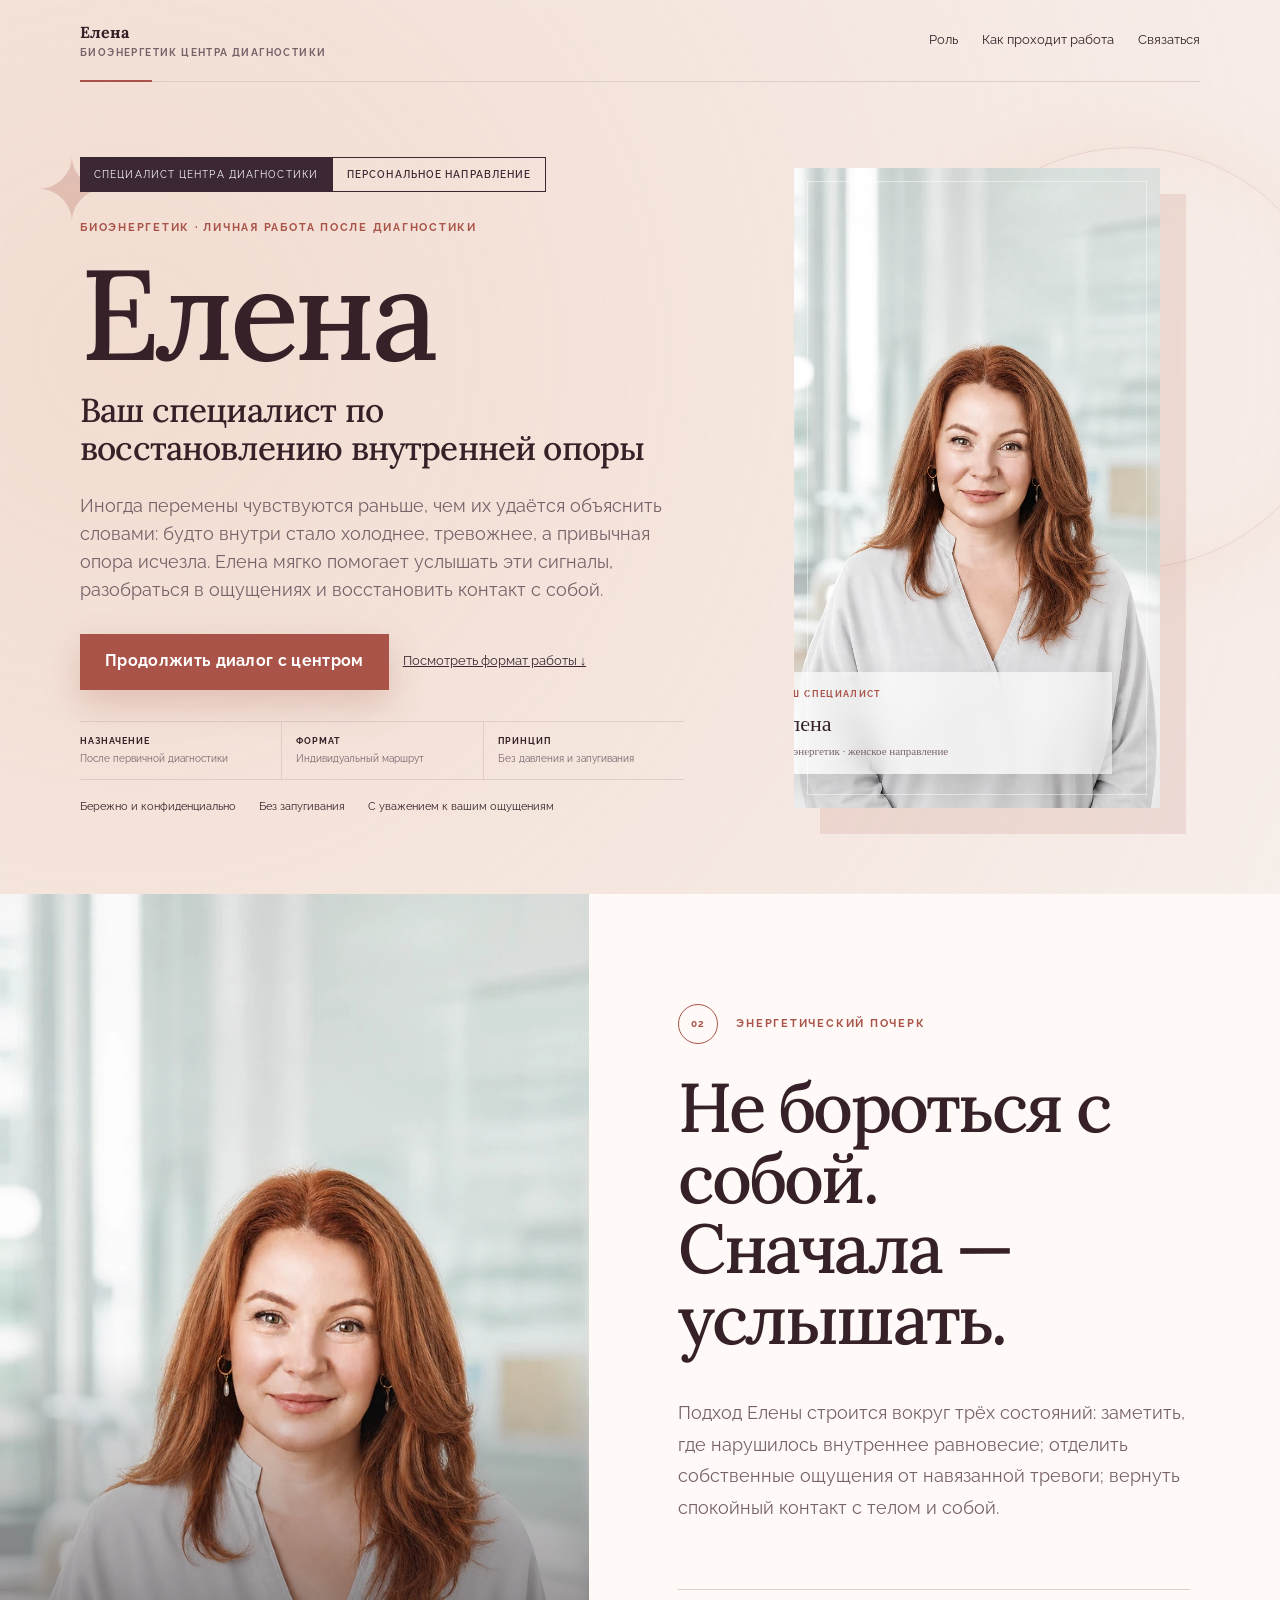
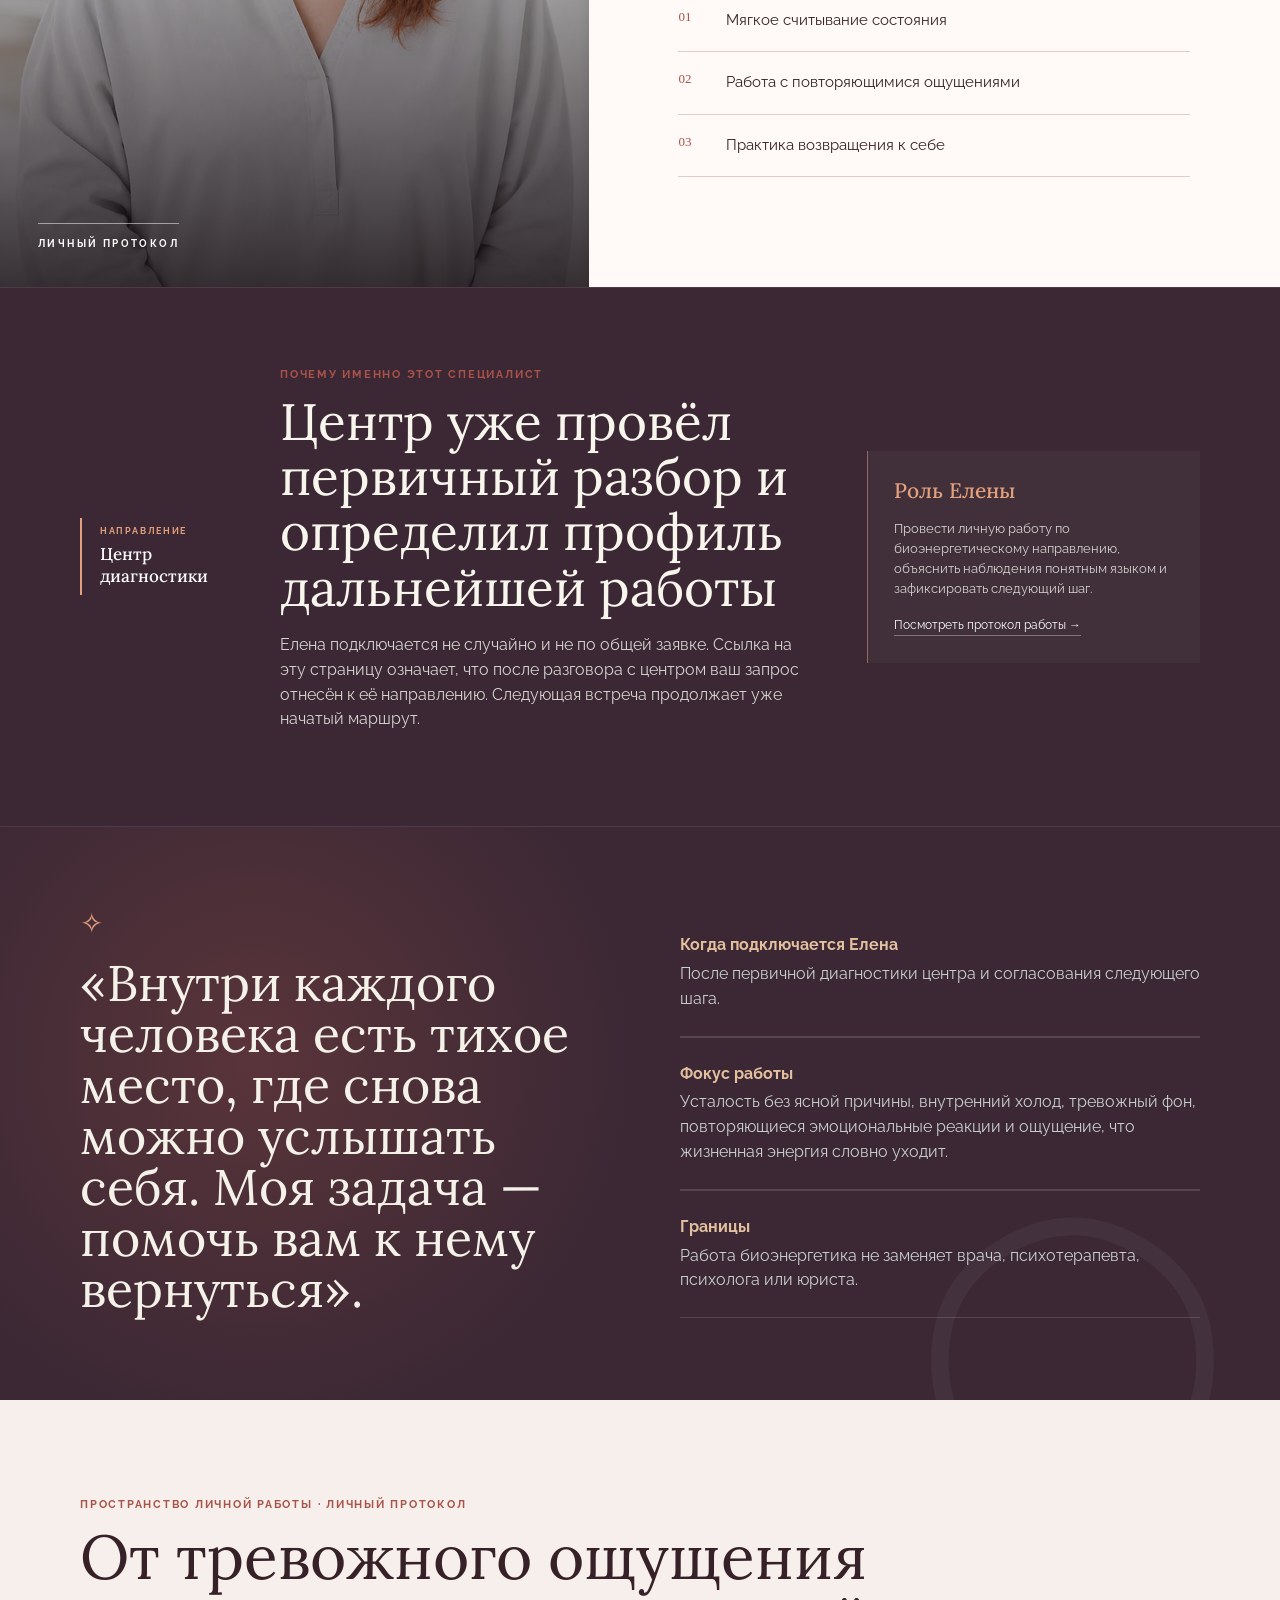
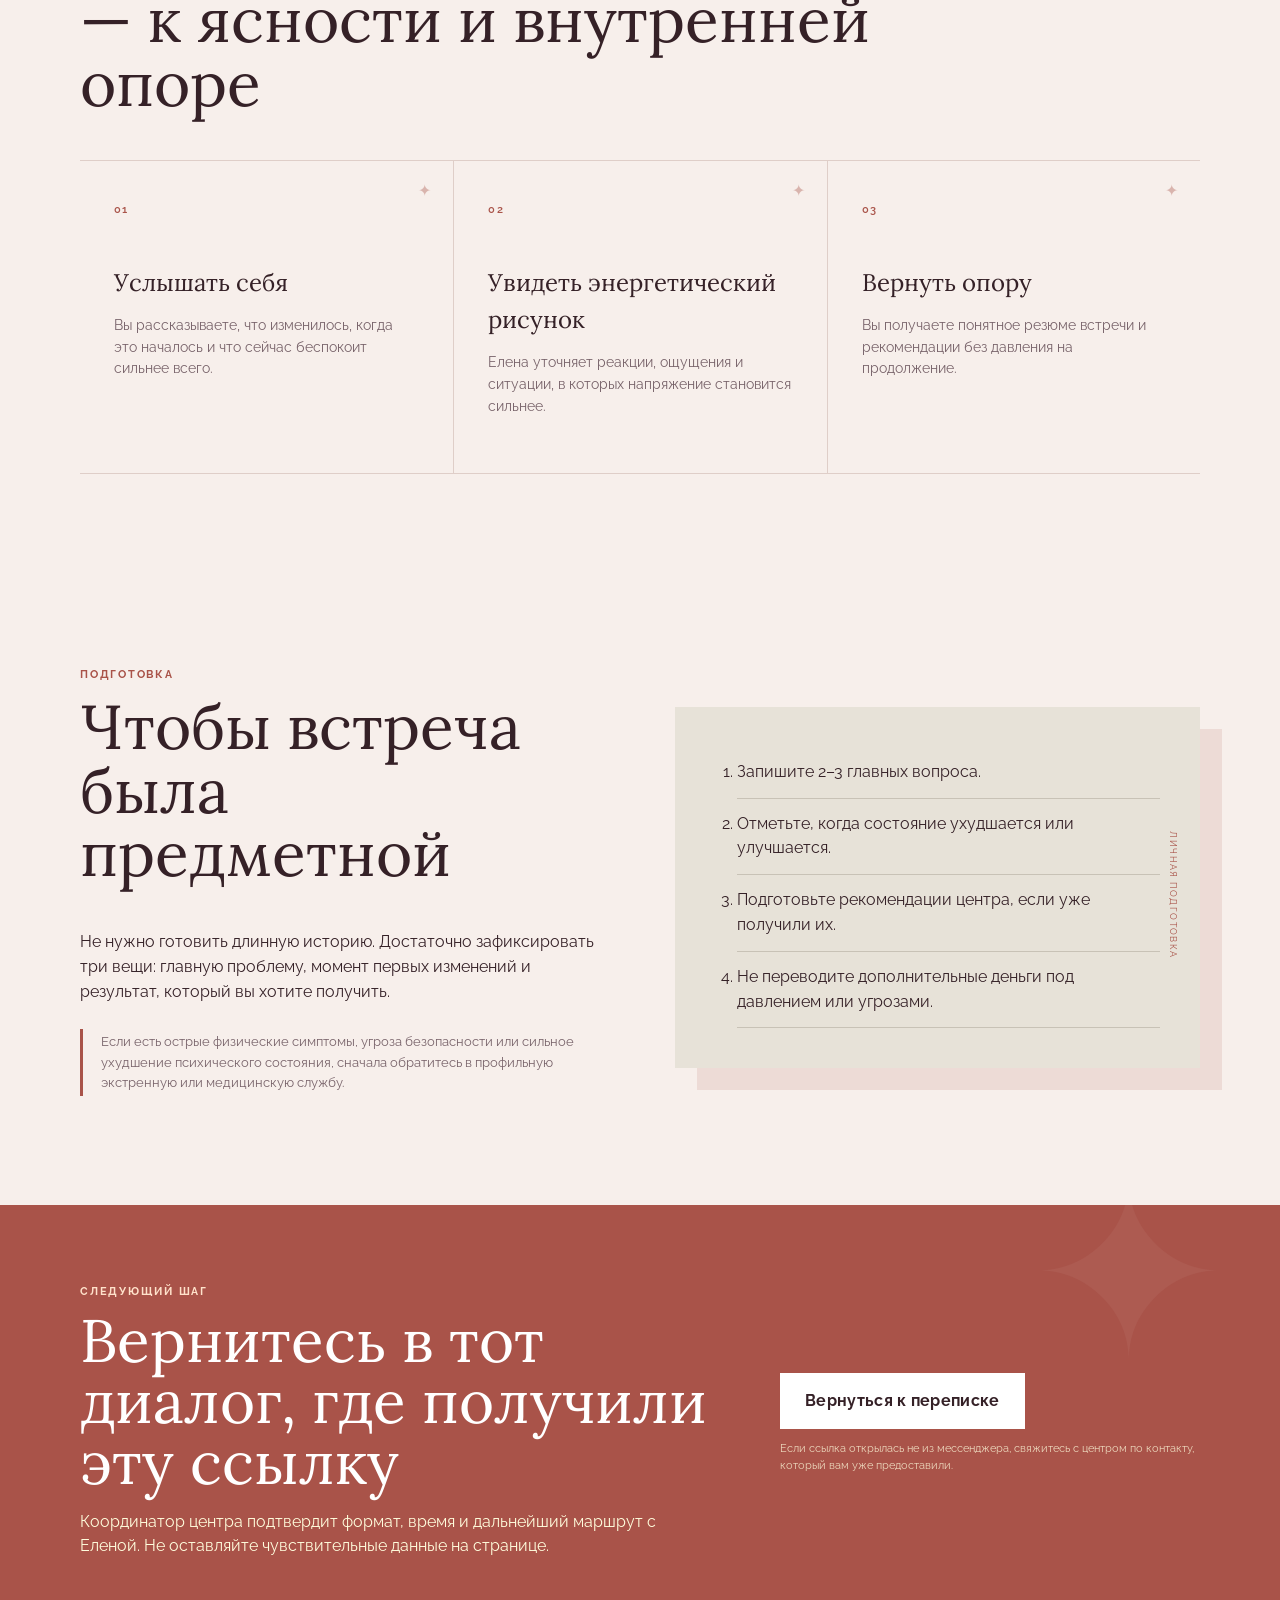
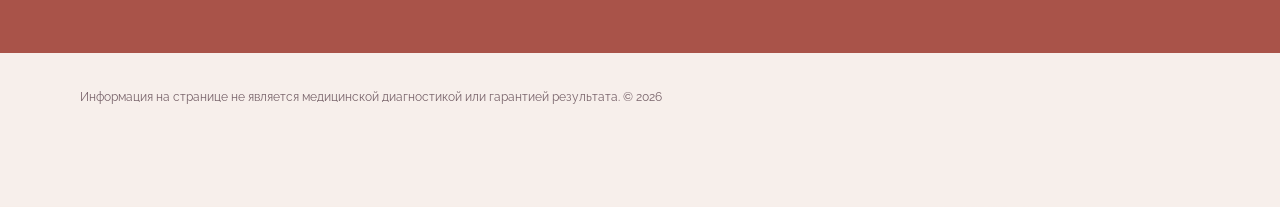
==== elena/index.html @ 8b6d589d "Publish Elena and Victor specialist pages" ====
<!doctype html>
<html lang="ru">
<head>
<meta charset="utf-8">
<meta name="viewport" content="width=device-width,initial-scale=1">
<meta name="description" content="Елена — биоэнергетик центра диагностики. Личная страница специалиста: роль, формат работы и подготовка к встрече.">
<title>Елена — биоэнергетик центра диагностики</title>
<link rel="stylesheet" href="assets/styles.css"><link rel="stylesheet" href="assets/sensual.css"><link rel="stylesheet" href="assets/premium.css"><link rel="stylesheet" href="assets/authority.css"><link rel="stylesheet" href="assets/identity.css"><link rel="stylesheet" href="assets/rescue.css">
</head>
<body class="elena">
<header class="wrap top">
<a class="brand" href="#top">Елена<small>Биоэнергетик центра диагностики</small>
</a>
<nav>
<a href="#role">Роль</a>
<a href="#process">Как проходит работа</a>
<a href="#contact">Связаться</a>
</nav>
</header>
<main id="top">
<section class="wrap hero">
<div class="hero-copy">
<div class="expert-status"><span>Специалист центра диагностики</span><b>Персональное направление</b></div>
<div class="eyebrow">Биоэнергетик · личная работа после диагностики</div>
<h1><em>Елена</em><small>Ваш специалист по восстановлению внутренней опоры</small></h1>
<p class="lead">Иногда перемены чувствуются раньше, чем их удаётся объяснить словами: будто внутри стало холоднее, тревожнее, а привычная опора исчезла. Елена мягко помогает услышать эти сигналы, разобраться в ощущениях и восстановить контакт с собой.</p>
<div class="actions">
<a class="button" data-dialog href="#contact">Продолжить диалог с центром</a>
<a class="text-link" href="#process">Посмотреть формат работы ↓</a>
</div>
<div class="authority-rail"><span><b>Назначение</b> После первичной диагностики</span><span><b>Формат</b> Индивидуальный маршрут</span><span><b>Принцип</b> Без давления и запугивания</span></div><div class="trust">
<span>Бережно и конфиденциально</span>
<span>Без запугивания</span>
<span>С уважением к вашим ощущениям</span>
</div>
</div>
<figure class="portrait">
<img src="assets/elena.webp" alt="Елена, биоэнергетик" width="768" height="1152">
<figcaption>Елена<small>Биоэнергетик · женское направление</small>
</figcaption>
</figure>
</section>
<section class="energy-signature" aria-label="Подход Елены"><div class="wrap signature-grid"><div class="signature-orbit" aria-hidden="true"><span class="orbit orbit-one"></span><span class="orbit orbit-two"></span><span class="orbit-core">Е</span><i>чуткость</i><i>ясность</i><i>опора</i></div><div class="signature-copy"><div class="eyebrow">Энергетический почерк</div><h2>Не бороться с собой.<br>Сначала — услышать.</h2><p>Подход Елены строится вокруг трёх состояний: заметить, где нарушилось внутреннее равновесие; отделить собственные ощущения от навязанной тревоги; вернуть спокойный контакт с телом и собой.</p><div class="signature-notes"><span><b>01</b> Мягкое считывание состояния</span><span><b>02</b> Работа с повторяющимися ощущениями</span><span><b>03</b> Практика возвращения к себе</span></div></div></div></section>
<section class="authority-intro"><div class="wrap authority-intro-grid"><div class="authority-seal" aria-hidden="true"><span>ЦД</span><small>центр<br>диагностики</small></div><div><div class="eyebrow">Почему именно этот специалист</div><h2>Центр уже провёл первичный разбор и определил профиль дальнейшей работы</h2><p>Елена подключается не случайно и не по общей заявке. Ссылка на эту страницу означает, что после разговора с центром ваш запрос отнесён к её направлению. Следующая встреча продолжает уже начатый маршрут.</p></div><aside><b>Роль Елены</b><p>Провести личную работу по биоэнергетическому направлению, объяснить наблюдения понятным языком и зафиксировать следующий шаг.</p><a href="#process">Посмотреть протокол работы →</a></aside></div></section>
<section class="band" id="role">
<div class="wrap band-grid">
<p class="quote">«Внутри каждого человека есть тихое место, где снова можно услышать себя. Моя задача — помочь вам к нему вернуться».</p>
<div class="plain-list">
<div>
<b>Когда подключается Елена</b>
<span>После первичной диагностики центра и согласования следующего шага.</span>
</div>
<div>
<b>Фокус работы</b>
<span>Усталость без ясной причины, внутренний холод, тревожный фон, повторяющиеся эмоциональные реакции и ощущение, что жизненная энергия словно уходит.</span>
</div>
<div>
<b>Границы</b>
<span>Работа биоэнергетика не заменяет врача, психотерапевта, психолога или юриста.</span>
</div>
</div>
</div>
</section>
<section class="section" id="process">
<div class="wrap">
<div class="eyebrow">Пространство личной работы</div>
<h2>От тревожного ощущения — к ясности и внутренней опоре</h2>
<div class="cards">
<article class="card">
<b>Услышать себя</b>
<p>Вы рассказываете, что изменилось, когда это началось и что сейчас беспокоит сильнее всего.</p>
</article>
<article class="card">
<b>Увидеть энергетический рисунок</b>
<p>Елена уточняет реакции, ощущения и ситуации, в которых напряжение становится сильнее.</p>
</article>
<article class="card">
<b>Вернуть опору</b>
<p>Вы получаете понятное резюме встречи и рекомендации без давления на продолжение.</p>
</article>
</div>
</div>
</section>
<section class="section">
<div class="wrap route">
<div>
<div class="eyebrow">Подготовка</div>
<h2>Чтобы встреча была предметной</h2>
<p>Не нужно готовить длинную историю. Достаточно зафиксировать три вещи: главную проблему, момент первых изменений и результат, который вы хотите получить.</p>
<p class="notice">Если есть острые физические симптомы, угроза безопасности или сильное ухудшение психического состояния, сначала обратитесь в профильную экстренную или медицинскую службу.</p>
</div>
<div class="route-panel">
<ol>
<li>Запишите 2–3 главных вопроса.</li>
<li>Отметьте, когда состояние ухудшается или улучшается.</li>
<li>Подготовьте рекомендации центра, если уже получили их.</li>
<li>Не переводите дополнительные деньги под давлением или угрозами.</li>
</ol>
</div>
</div>
</section>
<section class="contact" id="contact">
<div class="wrap contact-grid">
<div>
<div class="eyebrow" style="color:#ffe2cb">Следующий шаг</div>
<h2>Вернитесь в тот диалог, где получили эту ссылку</h2>
<p>Координатор центра подтвердит формат, время и дальнейший маршрут с Еленой. Не оставляйте чувствительные данные на странице.</p>
</div>
<div>
<a class="button" href="javascript:history.back()">Вернуться к переписке</a>
<p class="fine">Если ссылка открылась не из мессенджера, свяжитесь с центром по контакту, который вам уже предоставили.</p>
</div>
</div>
</section>
</main>
<footer class="wrap footer">Информация на странице не является медицинской диагностикой или гарантией результата. © 2026</footer>
<div class="sticky">
<a class="button" data-dialog href="#contact">Продолжить диалог</a>
</div>
<script src="assets/script.js"></script><script src="assets/premium.js"></script>
</body>
</html>
---- elena/assets/styles.css ----
:root{--bg:#f5f2ec;--ink:#17201d;--muted:#65706c;--paper:#fff;--accent:#a85f3c;--deep:#263832;--line:#d8d5cd;--glow:#d9a478}*{box-sizing:border-box}html{scroll-behavior:smooth}body{margin:0;background:var(--bg);color:var(--ink);font-family:"Segoe UI",Arial,sans-serif;line-height:1.55}a{color:inherit}.wrap{width:min(1120px,calc(100% - 40px));margin:auto}.top{height:72px;display:flex;align-items:center;justify-content:space-between;border-bottom:1px solid var(--line)}.brand{font-weight:700;text-decoration:none}.brand small{display:block;font-size:10px;letter-spacing:.14em;text-transform:uppercase;color:var(--muted)}nav{display:flex;gap:24px;font-size:13px}nav a{text-decoration:none}.hero{min-height:700px;display:grid;grid-template-columns:1.06fr .94fr;align-items:center;gap:70px;padding:70px 0}.eyebrow{font-size:11px;letter-spacing:.16em;text-transform:uppercase;color:var(--accent);font-weight:700}.hero h1,h2,.quote{font-family:Georgia,"Times New Roman",serif;font-weight:400;line-height:1.02}.hero h1{font-size:clamp(48px,6.4vw,82px);margin:18px 0 24px}.hero .lead{font-size:18px;color:var(--muted);max-width:650px}.actions{display:flex;gap:14px;align-items:center;flex-wrap:wrap;margin-top:30px}.button{display:inline-flex;min-height:56px;padding:0 24px;align-items:center;justify-content:center;background:var(--accent);color:#fff;text-decoration:none;font-weight:700;border:1px solid var(--accent)}.text-link{font-size:13px;color:var(--deep)}.trust{display:flex;gap:9px;flex-wrap:wrap;margin-top:25px}.trust span{border:1px solid var(--line);background:#ffffff88;padding:8px 11px;font-size:11px}.portrait{position:relative;min-height:570px;background:var(--deep);overflow:hidden;border-radius:2px;box-shadow:0 35px 70px #26383228}.portrait:after{content:"";position:absolute;inset:auto -40px -70px auto;width:230px;height:230px;border:1px solid #fff5;border-radius:50%}.portrait img{width:100%;height:100%;position:absolute;object-fit:cover}.portrait figcaption{position:absolute;left:22px;right:22px;bottom:22px;background:#fffffff0;padding:17px 20px;font-family:Georgia,serif;font-size:22px}.portrait figcaption small{display:block;font:11px "Segoe UI";color:var(--muted);margin-top:4px}.band{background:var(--deep);color:#f4f1e9;padding:82px 0}.band-grid{display:grid;grid-template-columns:.8fr 1.2fr;gap:80px;align-items:start}.quote{font-size:clamp(32px,4vw,50px);margin:0}.plain-list{display:grid;gap:1px;background:#ffffff22}.plain-list div{background:var(--deep);padding:20px 0;border-bottom:1px solid #ffffff22}.plain-list b{display:block;color:#e3c09e;margin-bottom:4px}.plain-list span{color:#cbd1ce}.section{padding:96px 0}.section h2{font-size:clamp(38px,5vw,62px);margin:12px 0 45px;max-width:800px}.cards{display:grid;grid-template-columns:repeat(3,1fr);gap:16px}.card{background:var(--paper);padding:30px;border-top:3px solid var(--accent)}.card b{font-family:Georgia,serif;font-size:24px;font-weight:400}.card p{color:var(--muted);font-size:14px}.route{display:grid;grid-template-columns:1fr 1fr;gap:70px;align-items:center}.route-panel{background:#e7e2d8;padding:40px}.route-panel ol{padding-left:22px;margin:0}.route-panel li{padding:13px 0;border-bottom:1px solid #c8c2b6}.notice{border-left:3px solid var(--accent);padding:3px 0 3px 18px;color:var(--muted);font-size:13px;margin-top:25px}.contact{background:var(--accent);color:#fff;padding:78px 0}.contact-grid{display:grid;grid-template-columns:1.2fr .8fr;gap:70px;align-items:center}.contact h2{font-size:clamp(38px,5vw,60px);margin:10px 0 15px}.contact p{color:#fffddd}.contact .button{background:#fff;color:var(--ink);border-color:#fff}.fine{font-size:11px;opacity:.78}.footer{padding:35px 0 100px;font-size:12px;color:var(--muted)}.sticky{display:none}.victor{--accent:#355c57;--deep:#172b2c;--bg:#eef2ef;--glow:#98b7ac}.victor .portrait img{object-position:52% center}.elena .portrait img{object-position:center 35%}@media(max-width:760px){.wrap{width:min(100% - 28px,1120px)}nav{display:none}.hero{min-height:auto;grid-template-columns:1fr;padding:36px 0 72px;gap:35px}.hero-copy{order:2}.portrait{min-height:430px;margin:0}.band-grid,.route,.contact-grid{grid-template-columns:1fr;gap:36px}.section,.band{padding:68px 0}.cards{grid-template-columns:1fr}.contact{padding:60px 0}.sticky{display:block;position:fixed;z-index:10;bottom:0;left:0;right:0;padding:10px 14px;background:#17201df0}.sticky .button{width:100%;min-height:50px}.footer{padding-bottom:90px}}@media(prefers-reduced-motion:reduce){html{scroll-behavior:auto}}
---- elena/assets/sensual.css ----
body{background:radial-gradient(circle at 10% 7%,color-mix(in srgb,var(--glow) 24%,transparent),transparent 27%),radial-gradient(circle at 93% 40%,color-mix(in srgb,var(--accent) 10%,transparent),transparent 24%),var(--bg)}
.hero{position:relative}.hero:before{content:"✦";position:absolute;z-index:-1;left:-3.5vw;top:42px;color:color-mix(in srgb,var(--accent) 24%,transparent);font-family:Georgia,serif;font-size:88px;animation:breathe 6s ease-in-out infinite}.hero:after{content:"";position:absolute;z-index:-1;right:-11vw;top:8%;width:420px;height:420px;border:1px solid color-mix(in srgb,var(--accent) 17%,transparent);border-radius:50%;box-shadow:0 0 80px color-mix(in srgb,var(--glow) 15%,transparent),inset 0 0 80px color-mix(in srgb,var(--glow) 8%,transparent)}
.portrait{border-radius:49% 49% 3px 3px;box-shadow:0 35px 80px color-mix(in srgb,var(--deep) 30%,transparent),0 0 0 1px color-mix(in srgb,var(--accent) 18%,transparent)}.portrait:before{content:"";position:absolute;z-index:2;inset:16px;border:1px solid #fff7;border-radius:49% 49% 2px 2px;pointer-events:none}.portrait figcaption{backdrop-filter:blur(10px);background:#fff9}
.band{position:relative;overflow:hidden;background:radial-gradient(circle at 20% 40%,color-mix(in srgb,var(--accent) 28%,transparent),transparent 35%),var(--deep)}.band:after{content:"◯";position:absolute;right:4%;bottom:-100px;color:#ffffff0b;font:280px Georgia,serif}.quote:before{content:"✧";display:block;color:var(--glow);font-size:28px;margin-bottom:20px}
.card{position:relative;box-shadow:0 18px 40px color-mix(in srgb,var(--deep) 7%,transparent);transition:transform .35s ease,box-shadow .35s ease}.card:hover{transform:translateY(-5px);box-shadow:0 25px 55px color-mix(in srgb,var(--deep) 13%,transparent)}.card:after{content:"✦";position:absolute;right:22px;top:18px;color:color-mix(in srgb,var(--accent) 38%,transparent)}
.elena{--bg:#f7efeb;--ink:#352127;--muted:#776269;--paper:#fffaf7;--accent:#a95349;--deep:#3b2834;--line:#dfcec8;--glow:#e2a07c}.victor{--bg:#edf2ef;--ink:#172724;--muted:#61706b;--paper:#f9fcfa;--accent:#35665c;--deep:#172f30;--line:#cbd9d3;--glow:#9bc4b7}.victor .portrait{border-radius:3px 48% 3px 48%}.victor .portrait:before{border-radius:2px 48% 2px 48%}
@keyframes breathe{50%{transform:translateY(12px) rotate(12deg);opacity:.55}}@media(max-width:760px){.hero:before{font-size:55px;left:auto;right:5px}.hero:after{width:260px;height:260px;right:-120px}.portrait{border-radius:47% 47% 3px 3px}.victor .portrait{border-radius:3px 45% 3px 45%}}@media(prefers-reduced-motion:reduce){.hero:before{animation:none}.card{transition:none}}
---- elena/assets/premium.css ----
:root{--mx:50%;--my:20%}body{overflow-x:hidden}.top{position:relative;z-index:20}.top:after{content:"";position:absolute;left:0;bottom:-1px;width:72px;height:2px;background:var(--accent)}nav a{position:relative}nav a:after{content:"";position:absolute;left:0;right:100%;bottom:-7px;height:1px;background:var(--accent);transition:right .25s ease}nav a:hover:after{right:0}
.hero{grid-template-columns:1.15fr .85fr;min-height:780px}.hero-copy{position:relative;z-index:3}.hero h1{max-width:760px;letter-spacing:-.045em;text-wrap:balance}.hero .lead{max-width:590px}.portrait{min-height:640px;transform:rotate(1.4deg)}.portrait img{filter:saturate(.86) contrast(1.03)}.portrait figcaption{left:-35px;right:35px;bottom:38px}.actions .button{position:relative;overflow:hidden;box-shadow:0 14px 35px color-mix(in srgb,var(--accent) 25%,transparent)}.actions .button:after{content:"";position:absolute;inset:0;transform:translateX(-120%);background:linear-gradient(100deg,transparent,#fff6,transparent);transition:transform .7s ease}.actions .button:hover:after{transform:translateX(120%)}
.energy-signature{position:relative;padding:105px 0;background:linear-gradient(135deg,color-mix(in srgb,var(--paper) 92%,var(--glow)),var(--paper));overflow:hidden}.energy-signature:before{content:"";position:absolute;width:520px;height:520px;left:var(--mx);top:var(--my);transform:translate(-50%,-50%);background:radial-gradient(circle,color-mix(in srgb,var(--glow) 22%,transparent),transparent 66%);pointer-events:none;transition:left .25s ease-out,top .25s ease-out}.signature-grid{display:grid;grid-template-columns:.9fr 1.1fr;gap:110px;align-items:center}.signature-orbit{width:min(39vw,430px);aspect-ratio:1;position:relative;display:grid;place-items:center;margin:auto}.orbit{position:absolute;border:1px solid color-mix(in srgb,var(--accent) 44%,transparent);border-radius:50%;inset:5%;animation:orbit 18s linear infinite}.orbit:before,.orbit:after{content:"";position:absolute;width:10px;height:10px;background:var(--accent);border-radius:50%;box-shadow:0 0 24px var(--glow)}.orbit:before{top:10%;left:18%}.orbit:after{right:8%;bottom:24%}.orbit-two{inset:19%;border-style:dashed;animation-direction:reverse;animation-duration:24s}.orbit-core{width:135px;aspect-ratio:1;border-radius:50%;display:grid;place-items:center;background:var(--deep);color:var(--paper);font:64px Georgia,serif;box-shadow:0 0 0 15px color-mix(in srgb,var(--accent) 9%,transparent),0 24px 60px color-mix(in srgb,var(--deep) 20%,transparent)}.signature-orbit i{position:absolute;font:11px "Segoe UI";letter-spacing:.15em;text-transform:uppercase;color:var(--muted);font-style:normal}.signature-orbit i:nth-of-type(1){top:6%;right:3%}.signature-orbit i:nth-of-type(2){bottom:12%;left:-2%}.signature-orbit i:nth-of-type(3){right:-5%;bottom:23%}.signature-copy h2{font-size:clamp(44px,5vw,70px);margin:14px 0 25px}.signature-copy>p{color:var(--muted);font-size:17px;max-width:610px}.signature-notes{display:grid;margin-top:38px;border-top:1px solid var(--line)}.signature-notes span{display:flex;gap:18px;padding:15px 0;border-bottom:1px solid var(--line);font-size:14px}.signature-notes b{color:var(--accent);font:13px Georgia,serif}
.band-grid{grid-template-columns:1fr 1fr}.plain-list div{padding:24px 0}.cards{gap:0;border-top:1px solid var(--line);border-bottom:1px solid var(--line)}.card{border-top:0;background:transparent;box-shadow:none;padding:42px 34px;min-height:245px}.card+.card{border-left:1px solid var(--line)}.card:hover{background:var(--paper);box-shadow:none}.route-panel{position:relative;transform:rotate(-1deg);box-shadow:22px 22px 0 color-mix(in srgb,var(--accent) 13%,transparent)}.route-panel:before{content:"ЛИЧНАЯ ПОДГОТОВКА";position:absolute;right:-28px;top:50%;transform:rotate(90deg) translateY(-50%);font-size:9px;letter-spacing:.16em;color:var(--accent)}.contact{position:relative;overflow:hidden}.contact:after{content:"✦";position:absolute;right:4%;top:-70px;font:240px Georgia,serif;color:#ffffff0c}.reveal{opacity:0;transform:translateY(24px);transition:opacity .8s ease,transform .8s ease}.reveal.visible{opacity:1;transform:none}
@keyframes orbit{to{transform:rotate(360deg)}}@media(max-width:760px){.hero{grid-template-columns:1fr;min-height:auto}.portrait{min-height:500px;transform:none}.portrait figcaption{left:16px;right:16px}.energy-signature{padding:75px 0}.signature-grid{grid-template-columns:1fr;gap:55px}.signature-orbit{width:min(88vw,360px)}.signature-copy h2{font-size:44px}.cards{border:0;gap:12px}.card{border:1px solid var(--line);min-height:auto}.card+.card{border-left:1px solid var(--line)}.route-panel{transform:none;box-shadow:12px 12px 0 color-mix(in srgb,var(--accent) 13%,transparent)}}@media(prefers-reduced-motion:reduce){.orbit{animation:none}.reveal{opacity:1;transform:none;transition:none}}
---- elena/assets/authority.css ----
@import url('https://fonts.googleapis.com/css2?family=Lora:ital,wght@0,400;0,500;0,600;1,400&family=Raleway:wght@400;500;600;700&display=swap');
body{font-family:Raleway,"Segoe UI",sans-serif}.brand,.hero h1,h2,.quote,.card b{font-family:Lora,Georgia,serif}.brand small,.eyebrow,.expert-status,.authority-rail,.signature-notes{font-family:Raleway,"Segoe UI",sans-serif}.hero h1{display:flex;flex-direction:column;margin:22px 0 25px;letter-spacing:-.055em;line-height:.86}.hero h1 em{font-style:normal;font-size:clamp(88px,10vw,146px);font-weight:500}.hero h1 small{font:500 clamp(25px,2.6vw,38px)/1.12 Lora,Georgia,serif;letter-spacing:-.025em;max-width:650px;margin-top:24px;color:var(--ink)}
.expert-status{display:flex;align-items:center;margin-bottom:27px;width:max-content;max-width:100%;font-size:10px;letter-spacing:.11em;text-transform:uppercase}.expert-status span{padding:10px 14px;background:var(--deep);color:#fff}.expert-status b{padding:9px 14px;border:1px solid var(--deep);font-weight:600;color:var(--deep)}.authority-rail{display:grid;grid-template-columns:repeat(3,1fr);margin:31px 0 4px;border-top:1px solid var(--line);border-bottom:1px solid var(--line)}.authority-rail span{padding:13px 12px 13px 0;font-size:10px;line-height:1.45;color:var(--muted)}.authority-rail span+span{padding-left:14px;border-left:1px solid var(--line)}.authority-rail b{display:block;color:var(--ink);font-size:9px;letter-spacing:.11em;text-transform:uppercase;margin-bottom:4px}.hero .trust{margin-top:14px}.hero .trust span{background:transparent;border:0;padding:4px 14px 4px 0}
.portrait{transform:none;border-radius:0!important;box-shadow:26px 26px 0 color-mix(in srgb,var(--accent) 13%,transparent)}.portrait:before{inset:13px;border-radius:0!important}.portrait:after{display:none}.portrait figcaption{left:-42px;right:48px;bottom:34px;border-left:4px solid var(--accent);box-shadow:0 18px 40px #0002}.portrait figcaption:before{content:"ВАШ СПЕЦИАЛИСТ";display:block;font:700 9px Raleway,sans-serif;letter-spacing:.15em;color:var(--accent);margin-bottom:8px}
.authority-intro{padding:78px 0;background:var(--deep);color:#f8f5ed;border-top:1px solid #ffffff18;border-bottom:1px solid #ffffff18}.authority-intro-grid{display:grid;grid-template-columns:150px 1fr .62fr;gap:50px;align-items:center}.authority-seal{width:132px;aspect-ratio:1;border:1px solid color-mix(in srgb,var(--glow) 65%,transparent);border-radius:50%;display:grid;place-content:center;text-align:center;position:relative}.authority-seal:before,.authority-seal:after{content:"";position:absolute;border:1px solid #ffffff24;border-radius:50%;inset:8px}.authority-seal:after{inset:16px;border-style:dashed}.authority-seal span{font:500 38px Lora,serif;color:var(--glow)}.authority-seal small{font-size:8px;line-height:1.2;letter-spacing:.15em;text-transform:uppercase;color:#ffffff99}.authority-intro h2{font-size:clamp(34px,4vw,52px);line-height:1.08;margin:11px 0 18px}.authority-intro p{color:#d6d5cf;max-width:760px}.authority-intro aside{padding:26px;border-left:1px solid color-mix(in srgb,var(--glow) 52%,transparent);background:#ffffff08}.authority-intro aside b{font:500 21px Lora,serif;color:var(--glow)}.authority-intro aside p{font-size:13px}.authority-intro aside a{color:#fff;font-size:12px;text-decoration:none;border-bottom:1px solid #ffffff55;padding-bottom:3px}
.energy-signature{padding-top:120px}.signature-copy h2{font-weight:500;letter-spacing:-.04em}.cards{counter-reset:protocol}.card{counter-increment:protocol}.card:before{content:"0" counter(protocol);display:block;font:600 11px Raleway,sans-serif;letter-spacing:.12em;color:var(--accent);margin-bottom:48px}.section#process .eyebrow:after{content:" · ЛИЧНЫЙ ПРОТОКОЛ"}.contact .button,.actions .button{font-family:Raleway,sans-serif;letter-spacing:.02em}.button:focus-visible,a:focus-visible{outline:3px solid var(--glow);outline-offset:4px}
@media(max-width:900px){.authority-intro-grid{grid-template-columns:120px 1fr}.authority-intro aside{grid-column:2}.authority-rail{grid-template-columns:1fr}.authority-rail span+span{border-left:0;border-top:1px solid var(--line);padding-left:0}.hero h1 em{font-size:clamp(76px,18vw,112px)}}@media(max-width:760px){.hero h1{line-height:.9}.hero h1 small{font-size:27px;margin-top:19px}.expert-status{align-items:stretch;flex-direction:column;width:100%;text-align:center}.authority-intro-grid{grid-template-columns:1fr;gap:30px}.authority-seal{width:112px}.authority-intro aside{grid-column:auto}.portrait{box-shadow:12px 12px 0 color-mix(in srgb,var(--accent) 13%,transparent)}.portrait figcaption{left:12px;right:12px}.card:before{margin-bottom:24px}}
---- elena/assets/identity.css ----
.authority-seal{border:0;border-radius:0;background:center/112px no-repeat url('center-mark.svg')}.authority-seal:before,.authority-seal:after,.authority-seal>*{display:none}.signature-orbit{background:center/contain no-repeat url('energy-elena.svg')}.victor .signature-orbit{background-image:url('energy-victor.svg')}.signature-orbit>.orbit,.signature-orbit>.orbit-core,.signature-orbit>i{display:none}.signature-orbit:after{content:"КАРТА СОСТОЯНИЯ";position:absolute;left:50%;bottom:-28px;transform:translateX(-50%);white-space:nowrap;font:600 9px Raleway,sans-serif;letter-spacing:.2em;color:var(--muted)}
.brand{position:relative;padding-left:43px}.brand:before{content:"";position:absolute;left:0;top:50%;width:32px;height:32px;transform:translateY(-50%);background:center/contain no-repeat url('center-mark.svg')}.top{height:82px}.energy-signature:after{content:"";position:absolute;inset:0;pointer-events:none;background:linear-gradient(90deg,transparent 49.9%,color-mix(in srgb,var(--accent) 8%,transparent) 50%,transparent 50.1%)}
@media(prefers-reduced-motion:no-preference){.signature-orbit{animation:mapFloat 7s ease-in-out infinite}.signature-orbit:before{content:"";position:absolute;inset:14%;border-radius:50%;box-shadow:0 0 55px color-mix(in srgb,var(--glow) 28%,transparent);animation:mapPulse 3.2s ease-in-out infinite}}@keyframes mapFloat{50%{transform:translateY(-7px)}}@keyframes mapPulse{50%{box-shadow:0 0 95px color-mix(in srgb,var(--glow) 45%,transparent)}}@media(max-width:760px){.authority-seal{background-size:96px}.signature-orbit:after{bottom:-18px}.brand{padding-left:38px}.brand:before{width:29px;height:29px}}
---- elena/assets/rescue.css ----
/* Editorial authority pass: intentionally removes the decorative radar and provisional logo. */
.brand{padding-left:0}.brand:before{display:none}.authority-seal{width:auto;aspect-ratio:auto;background:none;border:0;border-left:2px solid var(--glow);padding:8px 0 8px 18px;border-radius:0;display:block;text-align:left}.authority-seal:before{content:"НАПРАВЛЕНИЕ";display:block;position:static;border:0;border-radius:0;font:700 9px Raleway,sans-serif;letter-spacing:.18em;color:var(--glow);margin-bottom:7px}.authority-seal:after{content:"Центр диагностики";display:block;position:static;border:0;border-radius:0;font:500 17px Lora,serif;color:#fff}.authority-seal>*{display:none}
.energy-signature{padding:0;background:var(--paper)}.energy-signature:before,.energy-signature:after{display:none}.signature-grid{width:100%;max-width:none;display:grid;grid-template-columns:minmax(360px,46vw) 1fr;gap:0;align-items:stretch}.signature-orbit{width:100%;min-height:720px;aspect-ratio:auto;margin:0;background:center 24%/cover no-repeat url('elena.webp');animation:none!important;position:relative;overflow:hidden}.victor .signature-orbit{background-image:url('victor.webp');background-position:54% center}.signature-orbit:before{content:"";display:block;position:absolute;inset:0;border:0;border-radius:0;animation:none;box-shadow:none;background:linear-gradient(180deg,transparent 46%,#160f13d9 100%)}.signature-orbit:after{content:"ЛИЧНЫЙ ПРОТОКОЛ";position:absolute;z-index:2;left:38px;right:auto;bottom:38px;transform:none;color:#fff;font:700 10px Raleway,sans-serif;letter-spacing:.24em;padding-top:14px;border-top:1px solid #ffffff80}.signature-copy{padding:110px clamp(38px,7vw,120px);display:flex;flex-direction:column;justify-content:center;max-width:850px}.signature-copy .eyebrow{display:flex;align-items:center;gap:18px}.signature-copy .eyebrow:before{content:"02";display:grid;place-items:center;width:38px;height:38px;border:1px solid var(--accent);border-radius:50%;font-size:10px}.signature-copy h2{font-size:clamp(48px,5.4vw,78px);max-width:780px;margin-top:28px}.signature-copy>p{font-size:18px;line-height:1.75;max-width:680px}.signature-notes{margin-top:48px}.signature-notes span{padding:19px 0;font-size:15px}.signature-notes b{min-width:30px}.signature-orbit>.orbit,.signature-orbit>.orbit-core,.signature-orbit>i{display:none!important}
@media(max-width:900px){.signature-grid{grid-template-columns:1fr}.signature-orbit{min-height:620px;background-position:center 25%}.victor .signature-orbit{background-position:center}.signature-copy{padding:78px 28px}.authority-seal{padding-left:16px}}@media(max-width:560px){.signature-orbit{min-height:520px}.signature-copy h2{font-size:43px}.signature-copy>p{font-size:16px}.signature-orbit:after{left:24px;bottom:26px}}
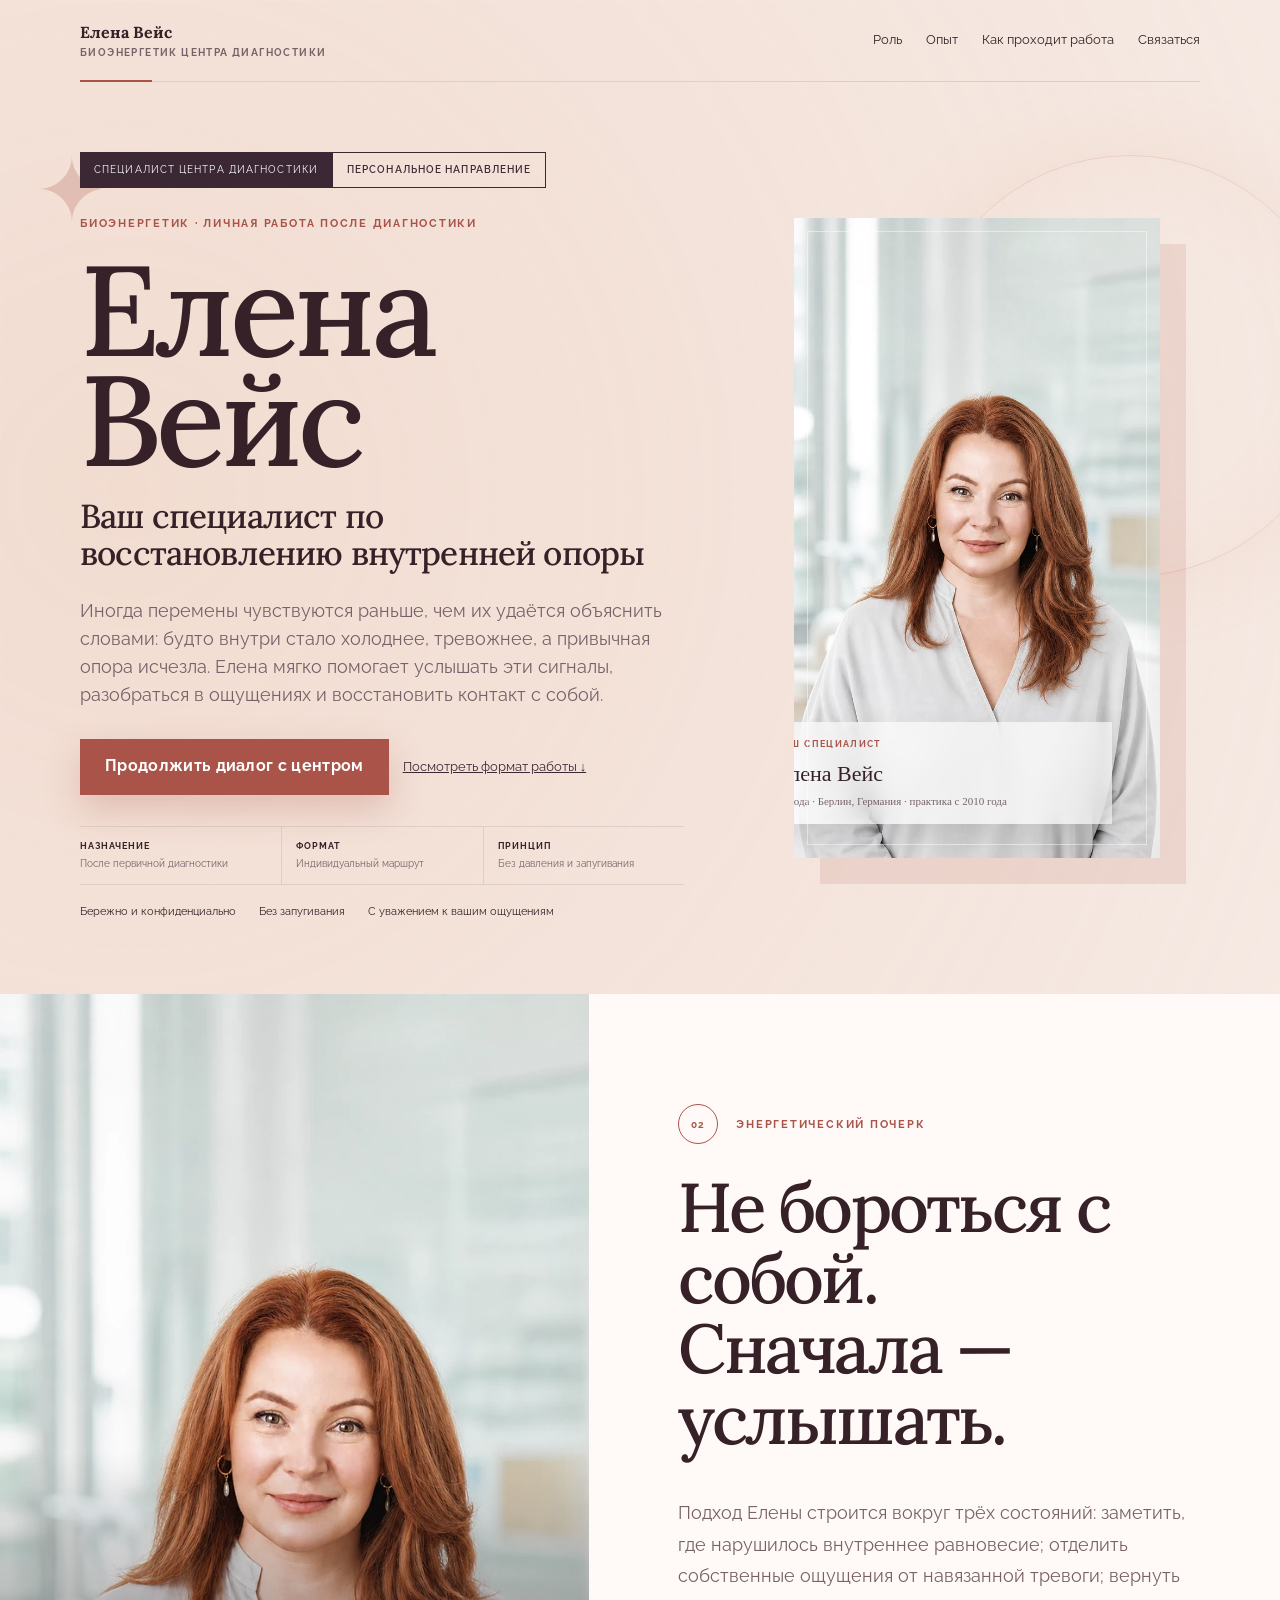
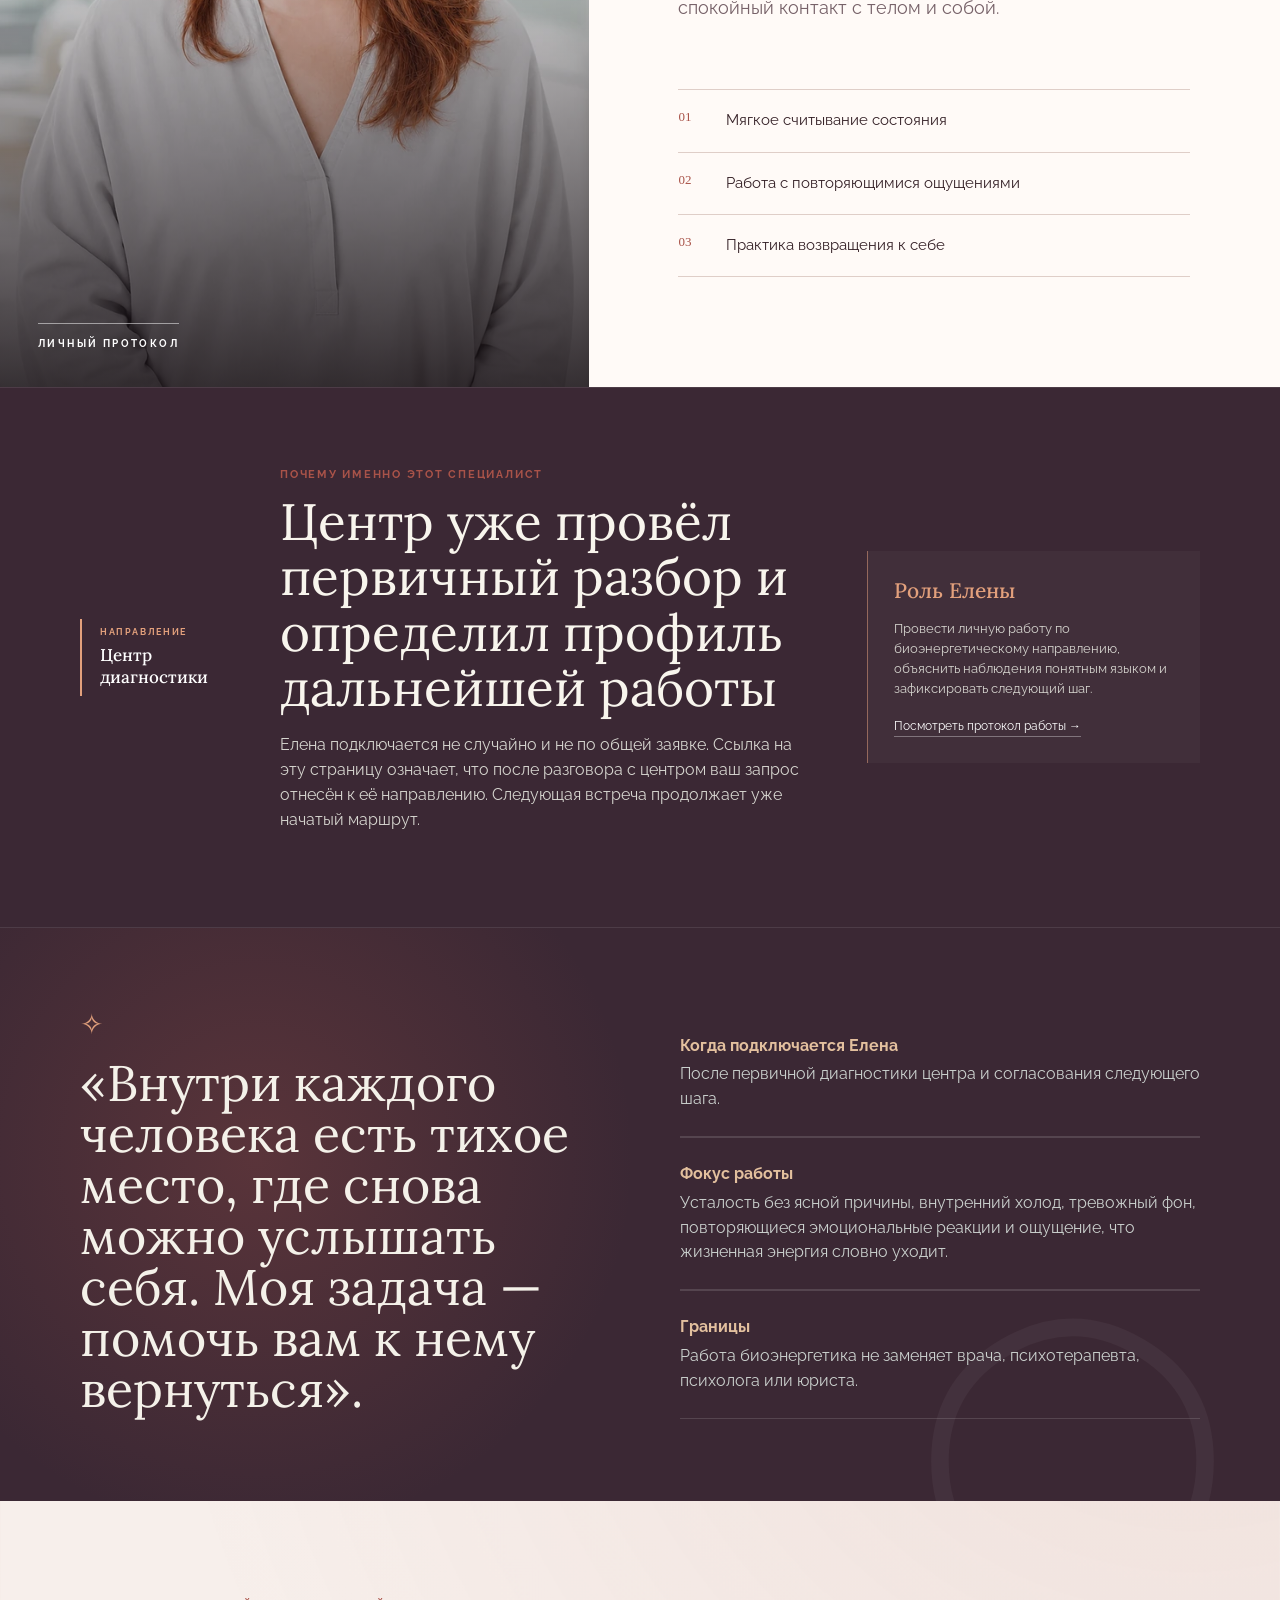
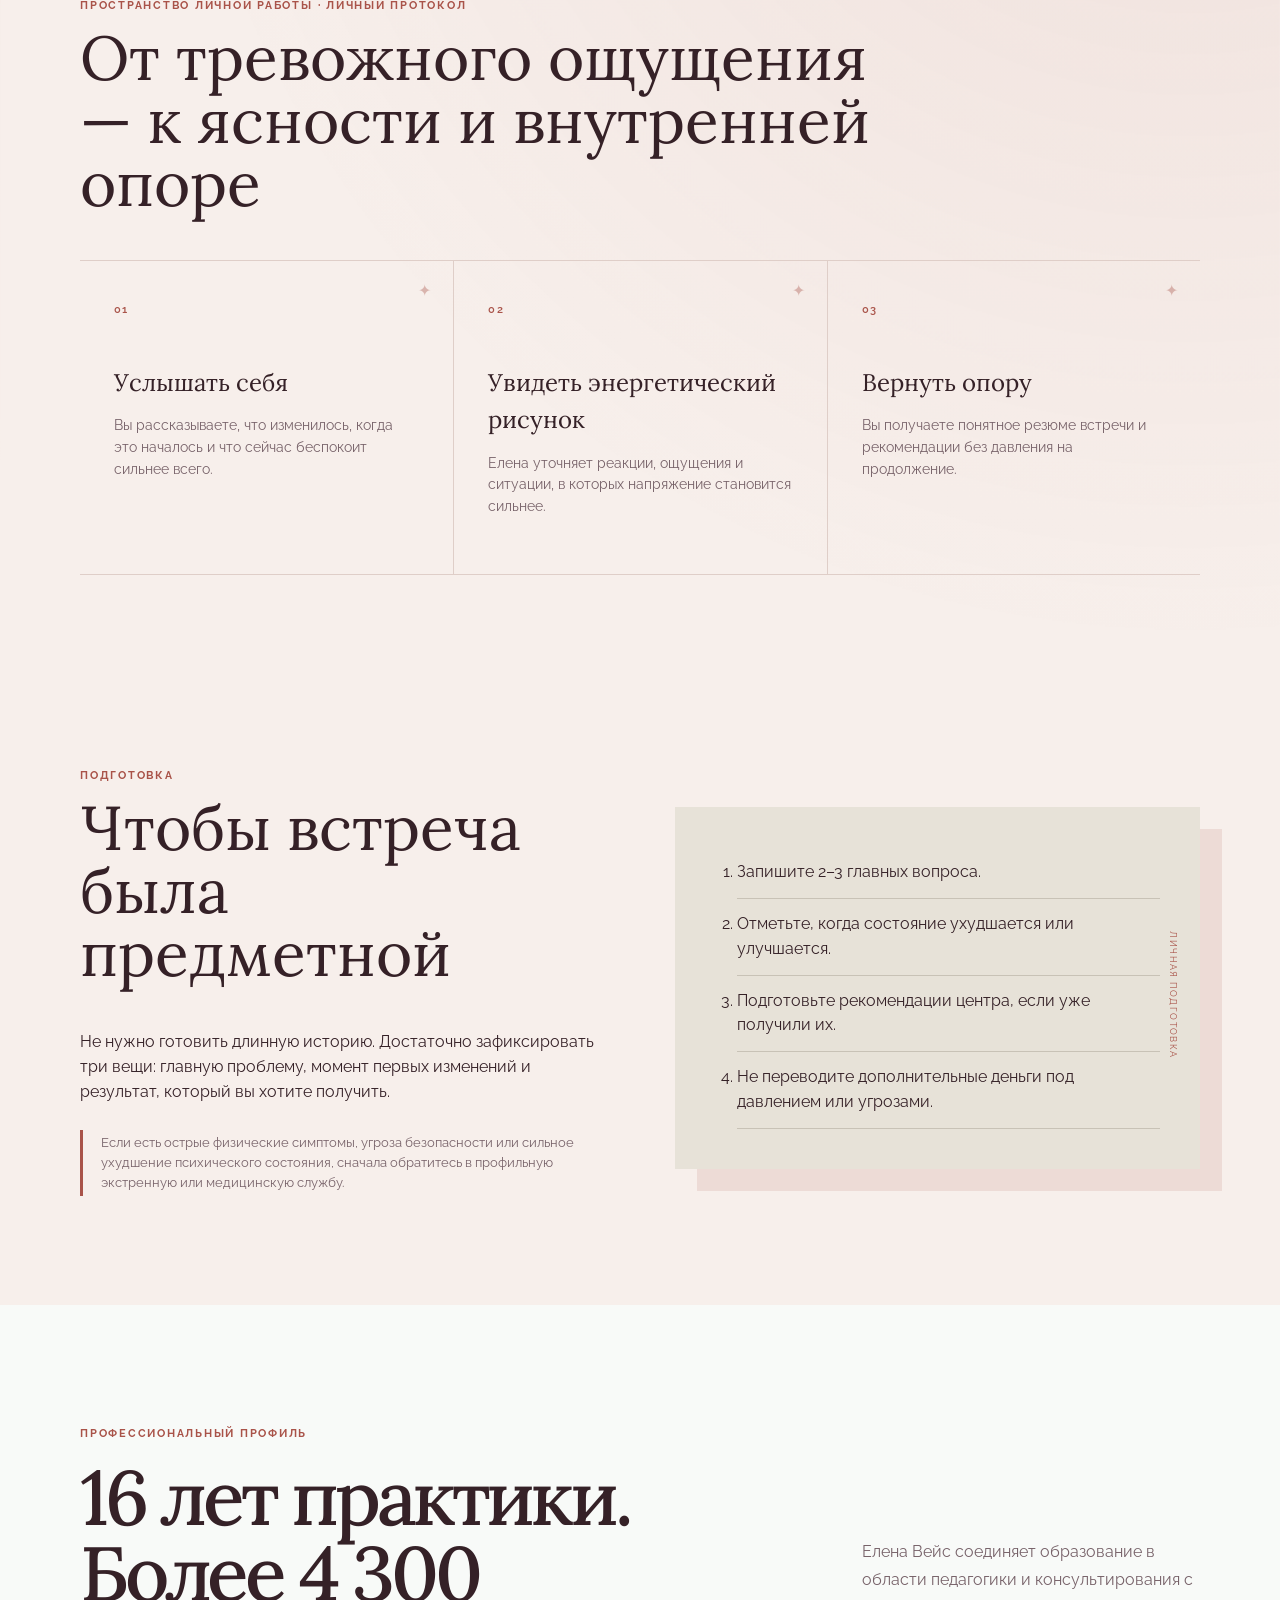
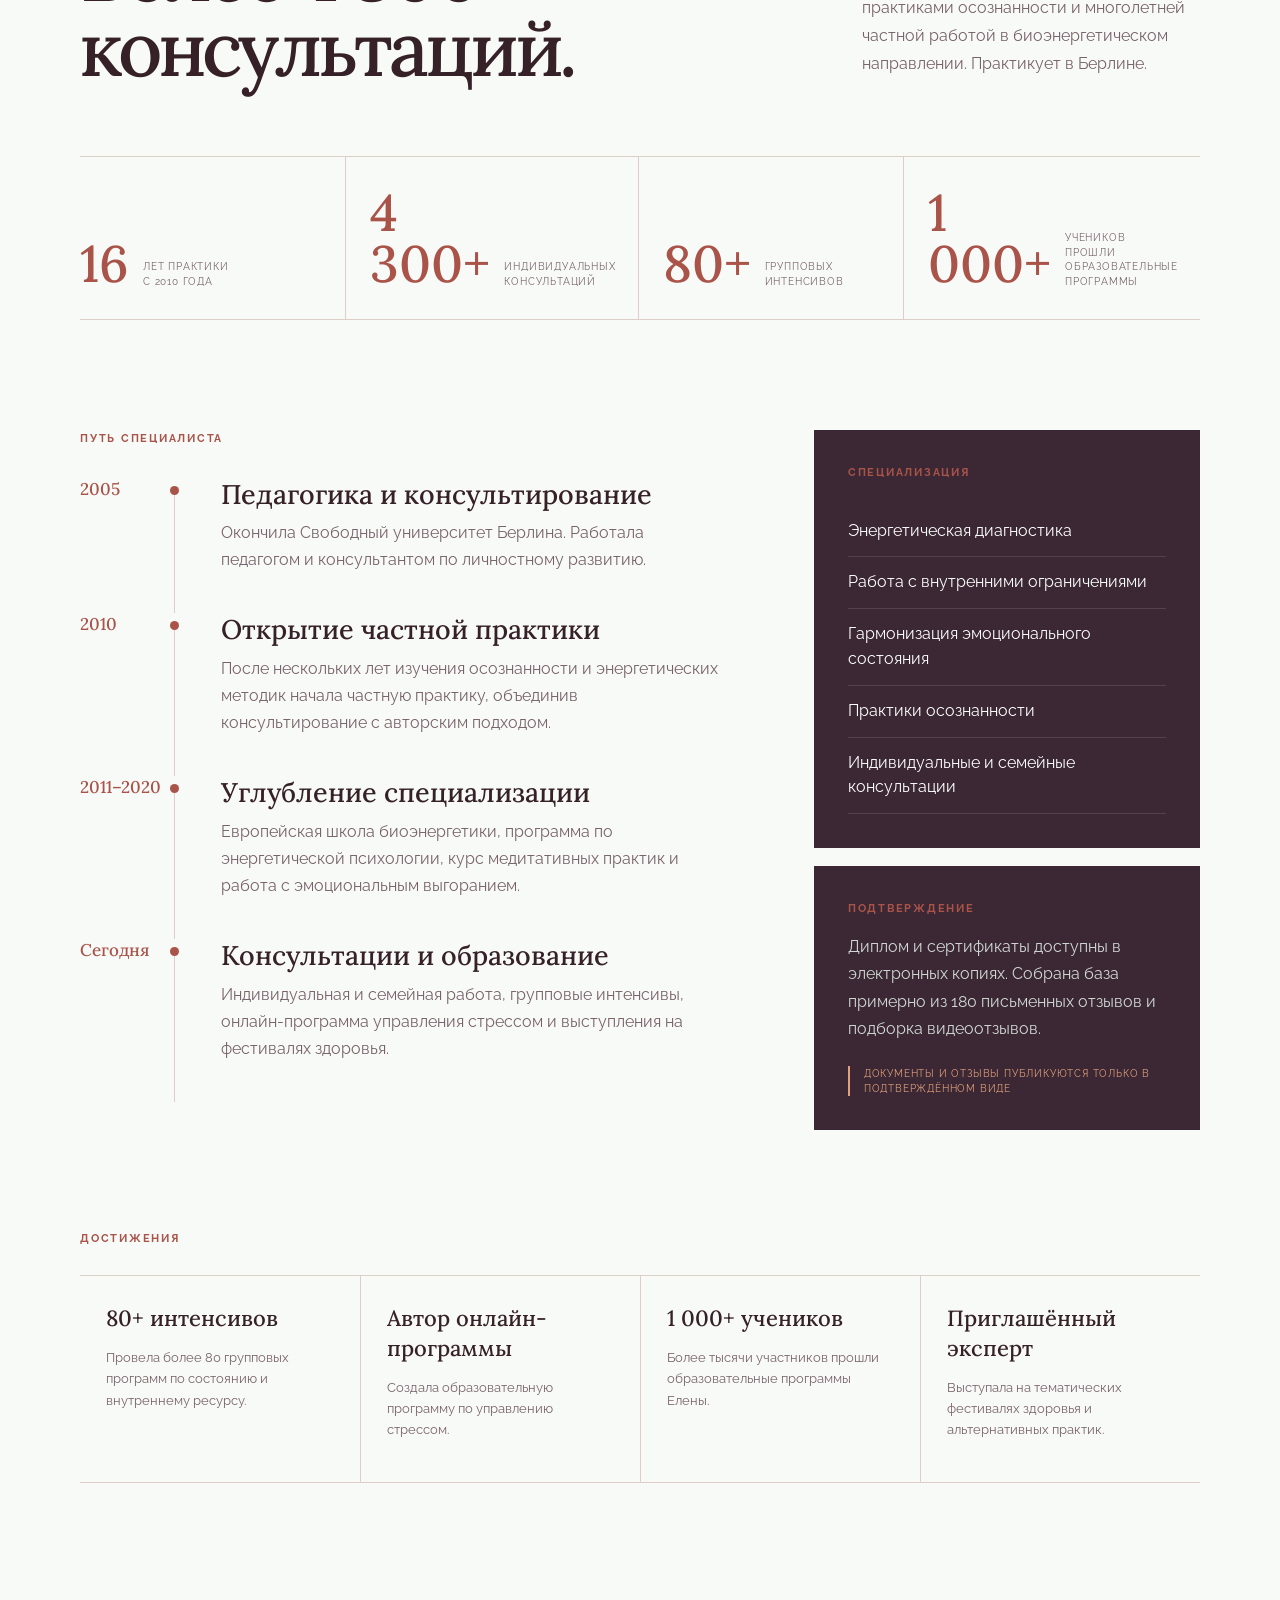
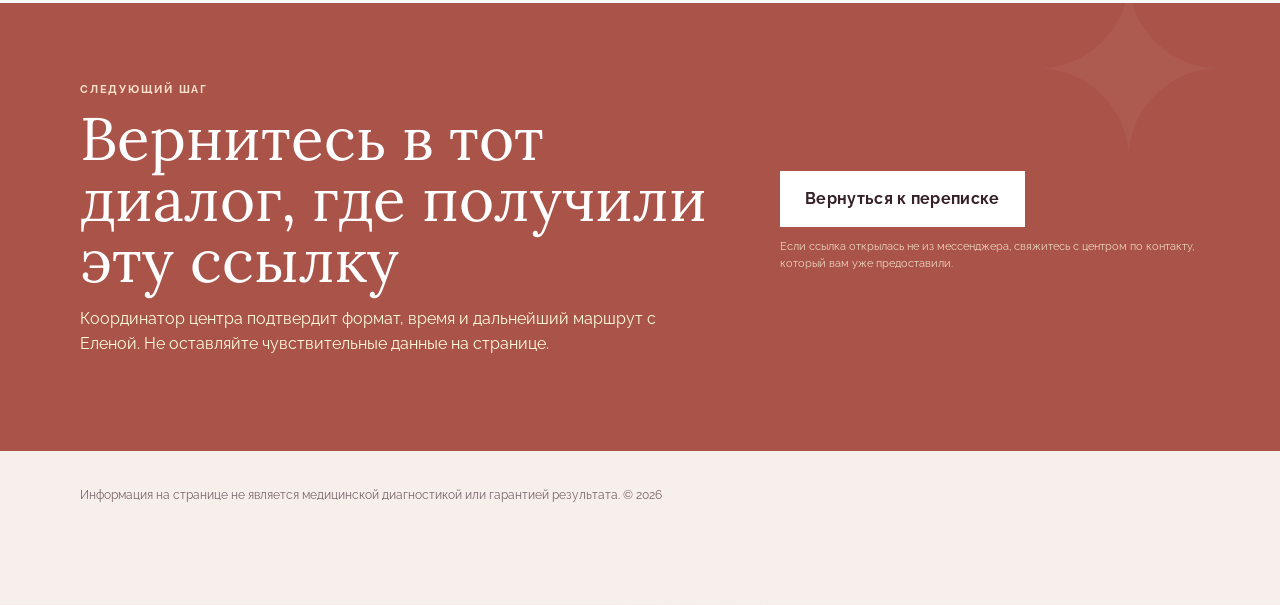
==== commit 75546d7e: "Add Elena Weiss credentials and career" ====
--- a/elena/index.html
+++ b/elena/index.html
@@ -3,16 +3,17 @@
 <head>
 <meta charset="utf-8">
 <meta name="viewport" content="width=device-width,initial-scale=1">
-<meta name="description" content="Елена — биоэнергетик центра диагностики. Личная страница специалиста: роль, формат работы и подготовка к встрече.">
-<title>Елена — биоэнергетик центра диагностики</title>
-<link rel="stylesheet" href="assets/styles.css"><link rel="stylesheet" href="assets/sensual.css"><link rel="stylesheet" href="assets/premium.css"><link rel="stylesheet" href="assets/authority.css"><link rel="stylesheet" href="assets/identity.css"><link rel="stylesheet" href="assets/rescue.css">
+<meta name="description" content="Елена Вейс — биоэнергетик центра диагностики из Берлина. 16 лет практики, более 4 300 индивидуальных консультаций.">
+<title>Елена Вейс — биоэнергетик, 16 лет практики</title>
+<link rel="stylesheet" href="assets/styles.css"><link rel="stylesheet" href="assets/sensual.css"><link rel="stylesheet" href="assets/premium.css"><link rel="stylesheet" href="assets/authority.css"><link rel="stylesheet" href="assets/identity.css"><link rel="stylesheet" href="assets/rescue.css"><link rel="stylesheet" href="assets/career.css">
 </head>
 <body class="elena">
 <header class="wrap top">
-<a class="brand" href="#top">Елена<small>Биоэнергетик центра диагностики</small>
+<a class="brand" href="#top">Елена Вейс<small>Биоэнергетик центра диагностики</small>
 </a>
 <nav>
 <a href="#role">Роль</a>
+<a href="#career">Опыт</a>
 <a href="#process">Как проходит работа</a>
 <a href="#contact">Связаться</a>
 </nav>
@@ -22,7 +23,7 @@
 <div class="hero-copy">
 <div class="expert-status"><span>Специалист центра диагностики</span><b>Персональное направление</b></div>
 <div class="eyebrow">Биоэнергетик · личная работа после диагностики</div>
-<h1><em>Елена</em><small>Ваш специалист по восстановлению внутренней опоры</small></h1>
+<h1><em>Елена Вейс</em><small>Ваш специалист по восстановлению внутренней опоры</small></h1>
 <p class="lead">Иногда перемены чувствуются раньше, чем их удаётся объяснить словами: будто внутри стало холоднее, тревожнее, а привычная опора исчезла. Елена мягко помогает услышать эти сигналы, разобраться в ощущениях и восстановить контакт с собой.</p>
 <div class="actions">
 <a class="button" data-dialog href="#contact">Продолжить диалог с центром</a>
@@ -36,7 +37,7 @@
 </div>
 <figure class="portrait">
 <img src="assets/elena.webp" alt="Елена, биоэнергетик" width="768" height="1152">
-<figcaption>Елена<small>Биоэнергетик · женское направление</small>
+<figcaption>Елена Вейс<small>44 года · Берлин, Германия · практика с 2010 года</small>
 </figcaption>
 </figure>
 </section>
@@ -99,6 +100,7 @@
 </div>
 </div>
 </section>
+<section class="career" id="career"><div class="wrap"><div class="career-head"><div><div class="eyebrow">Профессиональный профиль</div><h2>16 лет практики.<br>Более 4 300 консультаций.</h2></div><p>Елена Вейс соединяет образование в области педагогики и консультирования с практиками осознанности и многолетней частной работой в биоэнергетическом направлении. Практикует в Берлине.</p></div><div class="metrics"><div><strong>16</strong><span>лет практики<br>с 2010 года</span></div><div><strong>4 300+</strong><span>индивидуальных<br>консультаций</span></div><div><strong>80+</strong><span>групповых<br>интенсивов</span></div><div><strong>1 000+</strong><span>учеников прошли<br>образовательные программы</span></div></div><div class="career-layout"><div class="timeline"><div class="eyebrow">Путь специалиста</div><article><time>2005</time><div><h3>Педагогика и консультирование</h3><p>Окончила Свободный университет Берлина. Работала педагогом и консультантом по личностному развитию.</p></div></article><article><time>2010</time><div><h3>Открытие частной практики</h3><p>После нескольких лет изучения осознанности и энергетических методик начала частную практику, объединив консультирование с авторским подходом.</p></div></article><article><time>2011–2020</time><div><h3>Углубление специализации</h3><p>Европейская школа биоэнергетики, программа по энергетической психологии, курс медитативных практик и работа с эмоциональным выгоранием.</p></div></article><article><time>Сегодня</time><div><h3>Консультации и образование</h3><p>Индивидуальная и семейная работа, групповые интенсивы, онлайн-программа управления стрессом и выступления на фестивалях здоровья.</p></div></article></div><div class="profile-side"><section><div class="eyebrow">Специализация</div><ul><li>Энергетическая диагностика</li><li>Работа с внутренними ограничениями</li><li>Гармонизация эмоционального состояния</li><li>Практики осознанности</li><li>Индивидуальные и семейные консультации</li></ul></section><section><div class="eyebrow">Подтверждение</div><p>Диплом и сертификаты доступны в электронных копиях. Собрана база примерно из 180 письменных отзывов и подборка видеоотзывов.</p><span class="verify-note">Документы и отзывы публикуются только в подтверждённом виде</span></section></div></div><div class="achievements"><div class="eyebrow">Достижения</div><div class="achievement-grid"><article><b>80+ интенсивов</b><p>Провела более 80 групповых программ по состоянию и внутреннему ресурсу.</p></article><article><b>Автор онлайн-программы</b><p>Создала образовательную программу по управлению стрессом.</p></article><article><b>1 000+ учеников</b><p>Более тысячи участников прошли образовательные программы Елены.</p></article><article><b>Приглашённый эксперт</b><p>Выступала на тематических фестивалях здоровья и альтернативных практик.</p></article></div></div></div></section>
 <section class="contact" id="contact">
 <div class="wrap contact-grid">
 <div>
--- a/elena/assets/career.css
+++ b/elena/assets/career.css
@@ -0,0 +1 @@
+.career{padding:120px 0;background:#f8faf8;color:var(--ink)}.career-head{display:grid;grid-template-columns:1.35fr .65fr;gap:80px;align-items:end}.career h2{font:500 clamp(48px,6vw,82px)/.98 Lora,Georgia,serif;letter-spacing:-.055em;margin:18px 0 0}.career-head>p{font-size:16px;line-height:1.75;color:var(--muted);margin:0 0 8px}.metrics{display:grid;grid-template-columns:repeat(4,1fr);margin:70px 0 110px;border-top:1px solid var(--line);border-bottom:1px solid var(--line)}.metrics div{padding:30px 22px 30px 0;display:flex;align-items:flex-end;gap:14px}.metrics div+div{border-left:1px solid var(--line);padding-left:24px}.metrics strong{font:500 clamp(38px,4vw,58px)/1 Lora,serif;color:var(--accent)}.metrics span{font-size:10px;line-height:1.45;text-transform:uppercase;letter-spacing:.08em;color:var(--muted)}.career-layout{display:grid;grid-template-columns:1.25fr .75fr;gap:90px}.timeline>.eyebrow{margin-bottom:30px}.timeline article{display:grid;grid-template-columns:95px 1fr;gap:28px;padding:0 0 40px;position:relative}.timeline article:before{content:"";position:absolute;left:94px;top:10px;bottom:0;width:1px;background:var(--line)}.timeline article:after{content:"";position:absolute;left:90px;top:8px;width:9px;height:9px;border-radius:50%;background:var(--accent)}.timeline time{font:500 17px Lora,serif;color:var(--accent)}.timeline article>div{padding-left:18px}.timeline h3{font:500 27px/1.2 Lora,serif;margin:0 0 9px}.timeline p{color:var(--muted);line-height:1.7;margin:0}.profile-side{display:grid;gap:18px;align-content:start}.profile-side section{background:var(--deep);color:#fff;padding:34px}.profile-side ul{list-style:none;padding:0;margin:24px 0 0}.profile-side li{padding:13px 0;border-bottom:1px solid #ffffff1f}.profile-side p{color:#d2d9d5;line-height:1.7}.verify-note{display:block;border-left:2px solid var(--glow);padding-left:14px;font-size:10px;line-height:1.5;text-transform:uppercase;letter-spacing:.08em;color:var(--glow);margin-top:24px}.achievements{margin-top:100px}.achievement-grid{display:grid;grid-template-columns:repeat(4,1fr);margin-top:28px}.achievement-grid article{padding:28px 26px;border-top:1px solid var(--line);border-bottom:1px solid var(--line)}.achievement-grid article+article{border-left:1px solid var(--line)}.achievement-grid b{font:500 22px Lora,serif}.achievement-grid p{font-size:13px;line-height:1.65;color:var(--muted)}@media(max-width:900px){.career-head,.career-layout{grid-template-columns:1fr}.metrics{grid-template-columns:1fr 1fr}.metrics div:nth-child(3){border-left:0}.achievement-grid{grid-template-columns:1fr 1fr}.achievement-grid article:nth-child(3){border-left:0}}@media(max-width:560px){.career{padding:78px 0}.career h2{font-size:46px}.metrics{grid-template-columns:1fr;margin:50px 0 75px}.metrics div+div{border-left:0;border-top:1px solid var(--line);padding-left:0}.career-layout{gap:55px}.timeline article{grid-template-columns:65px 1fr;gap:15px}.timeline article:before{left:64px}.timeline article:after{left:60px}.achievement-grid{grid-template-columns:1fr}.achievement-grid article+article{border-left:0;border-top:0}}
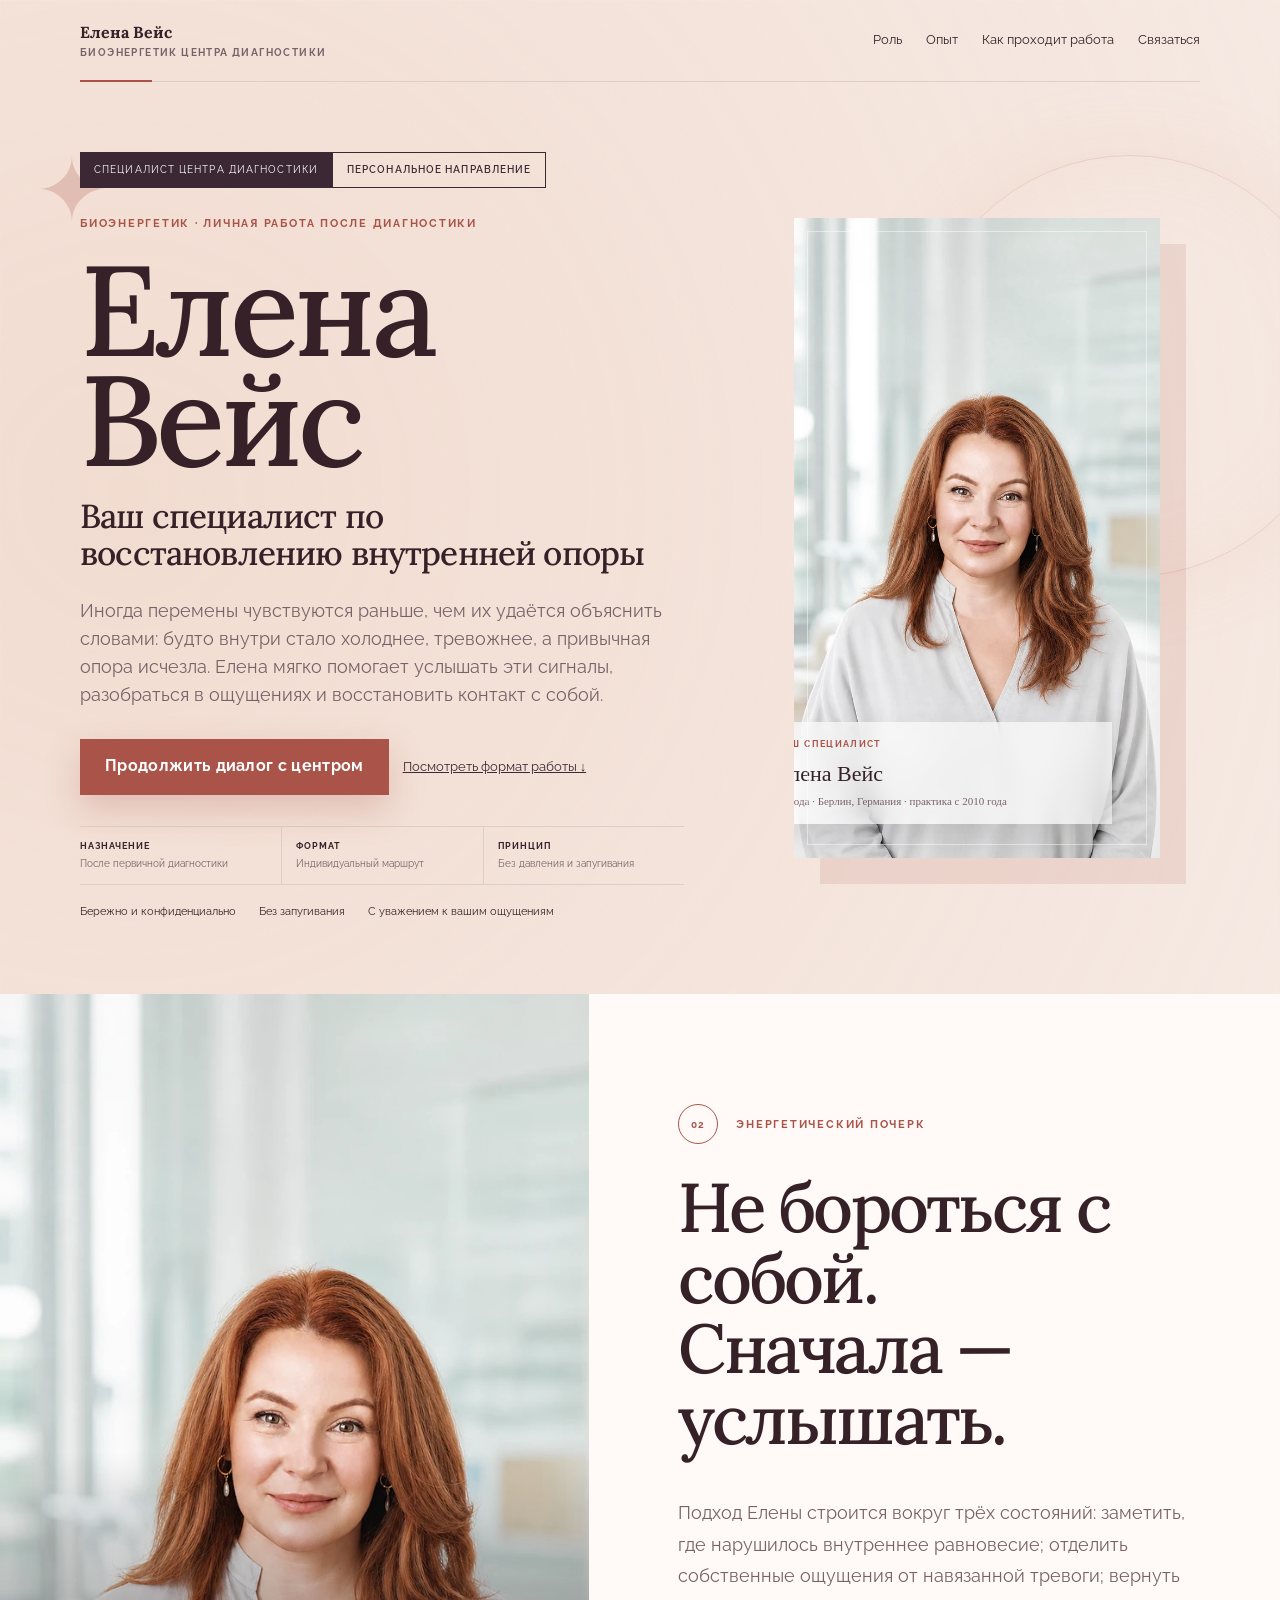
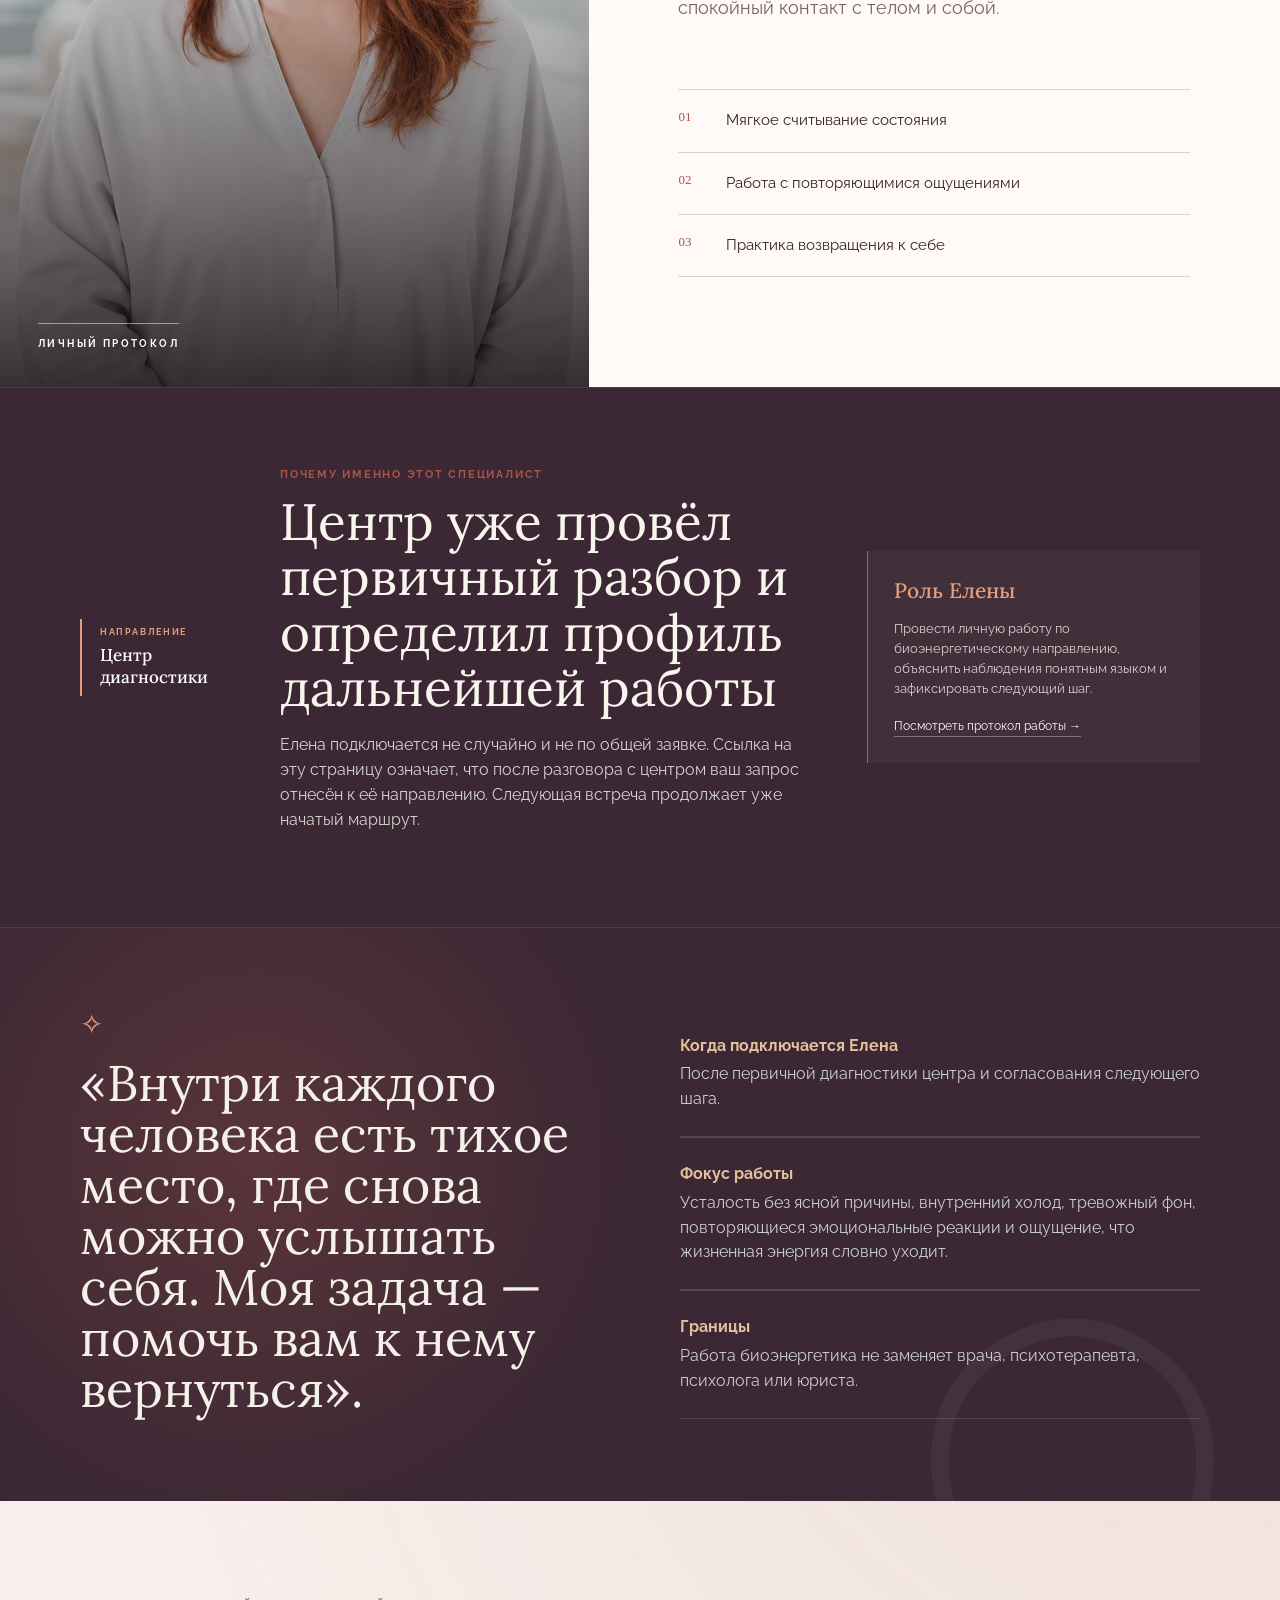
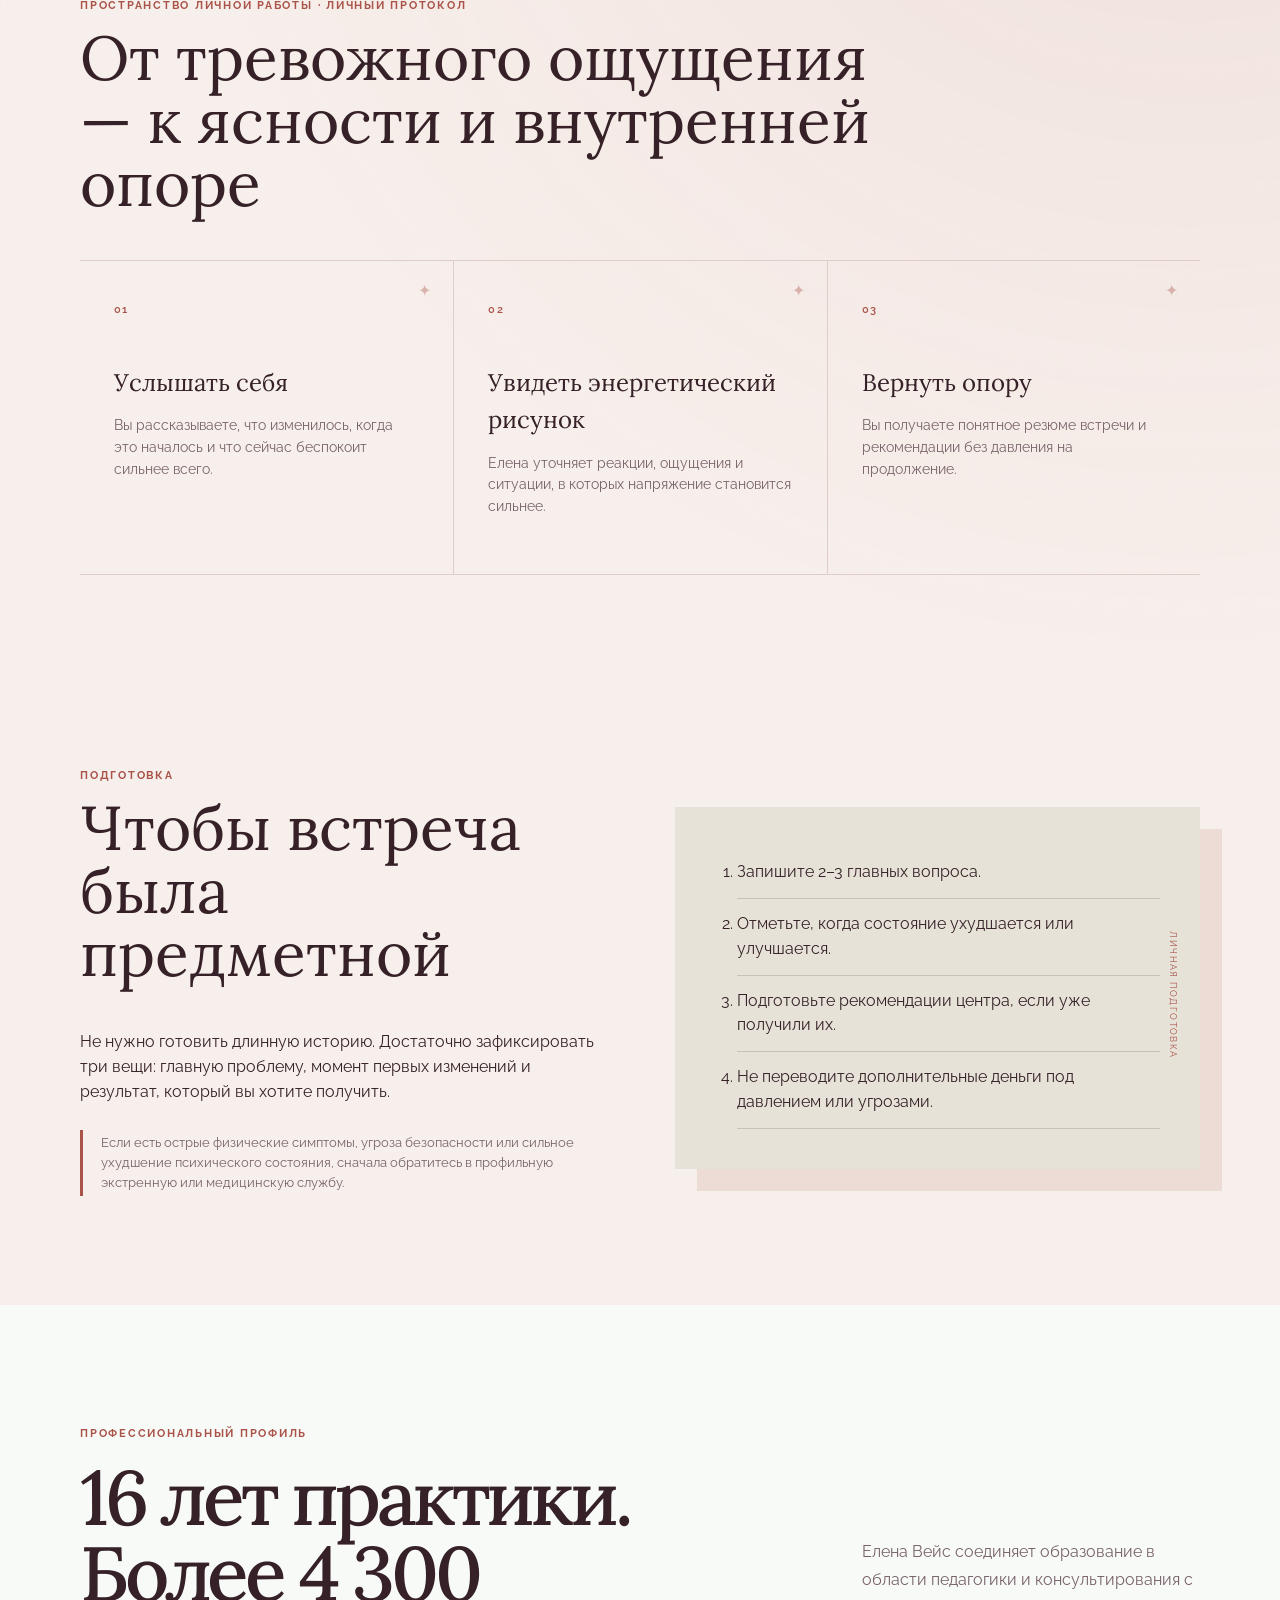
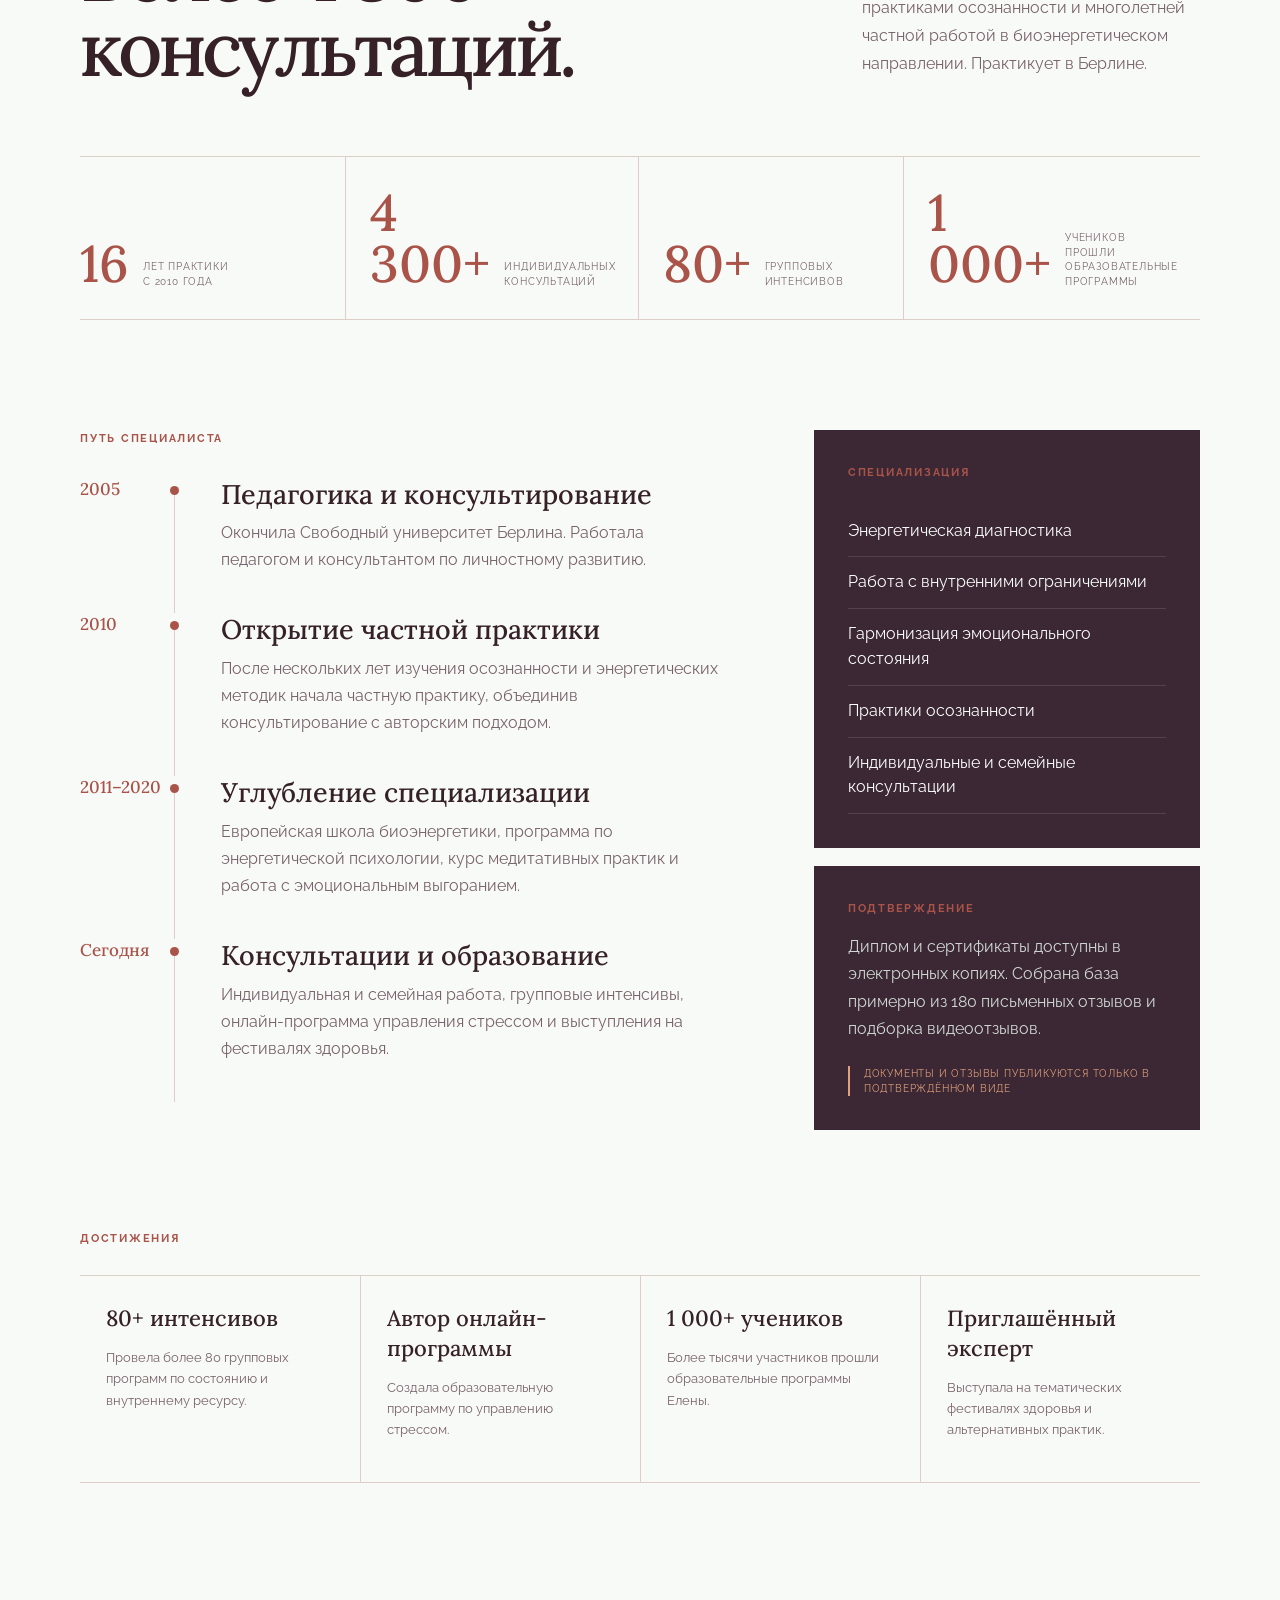
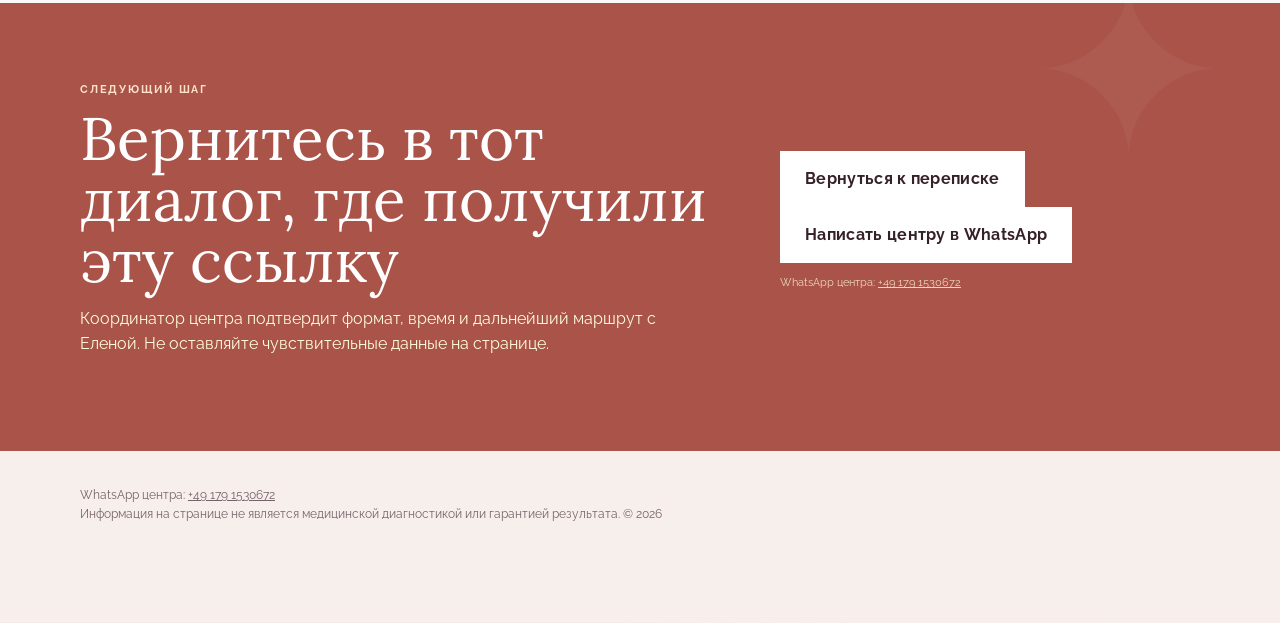
==== commit 9f46f7a5: "Prepare production tracking and consent" ====
--- a/elena/index.html
+++ b/elena/index.html
@@ -110,14 +110,15 @@
 </div>
 <div>
 <a class="button" href="javascript:history.back()">Вернуться к переписке</a>
-<p class="fine">Если ссылка открылась не из мессенджера, свяжитесь с центром по контакту, который вам уже предоставили.</p>
+<a class="button" href="https://wa.me/491791530672" target="_blank" rel="noopener noreferrer">Написать центру в WhatsApp</a>
+<p class="fine">WhatsApp центра: <a href="https://wa.me/491791530672" target="_blank" rel="noopener noreferrer">+49 179 1530672</a></p>
 </div>
 </div>
 </section>
 </main>
-<footer class="wrap footer">Информация на странице не является медицинской диагностикой или гарантией результата. © 2026</footer>
+<footer class="wrap footer">WhatsApp центра: <a href="https://wa.me/491791530672" target="_blank" rel="noopener noreferrer">+49 179 1530672</a><br>Информация на странице не является медицинской диагностикой или гарантией результата. © 2026</footer>
 <div class="sticky">
-<a class="button" data-dialog href="#contact">Продолжить диалог</a>
+<a class="button" href="https://wa.me/491791530672" target="_blank" rel="noopener noreferrer">Написать в WhatsApp</a>
 </div>
 <script src="assets/script.js"></script><script src="assets/premium.js"></script>
 </body>
